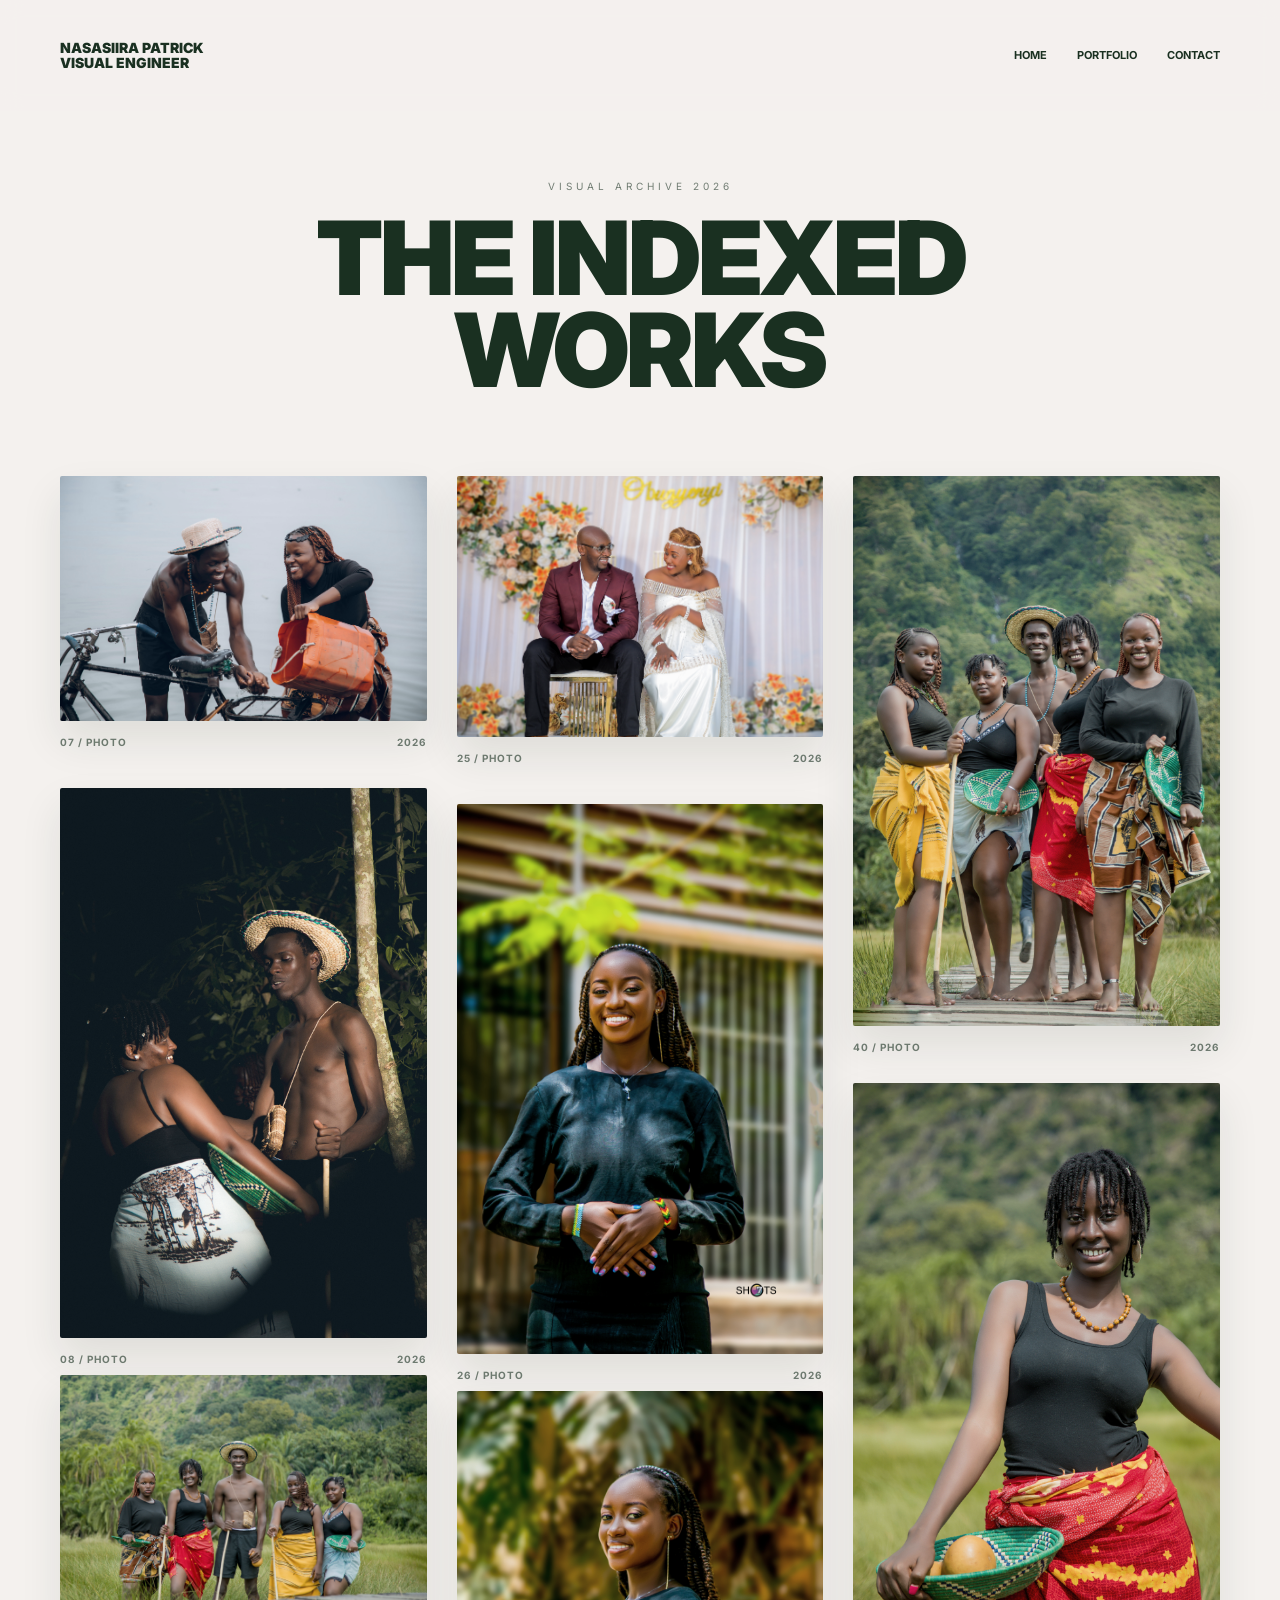
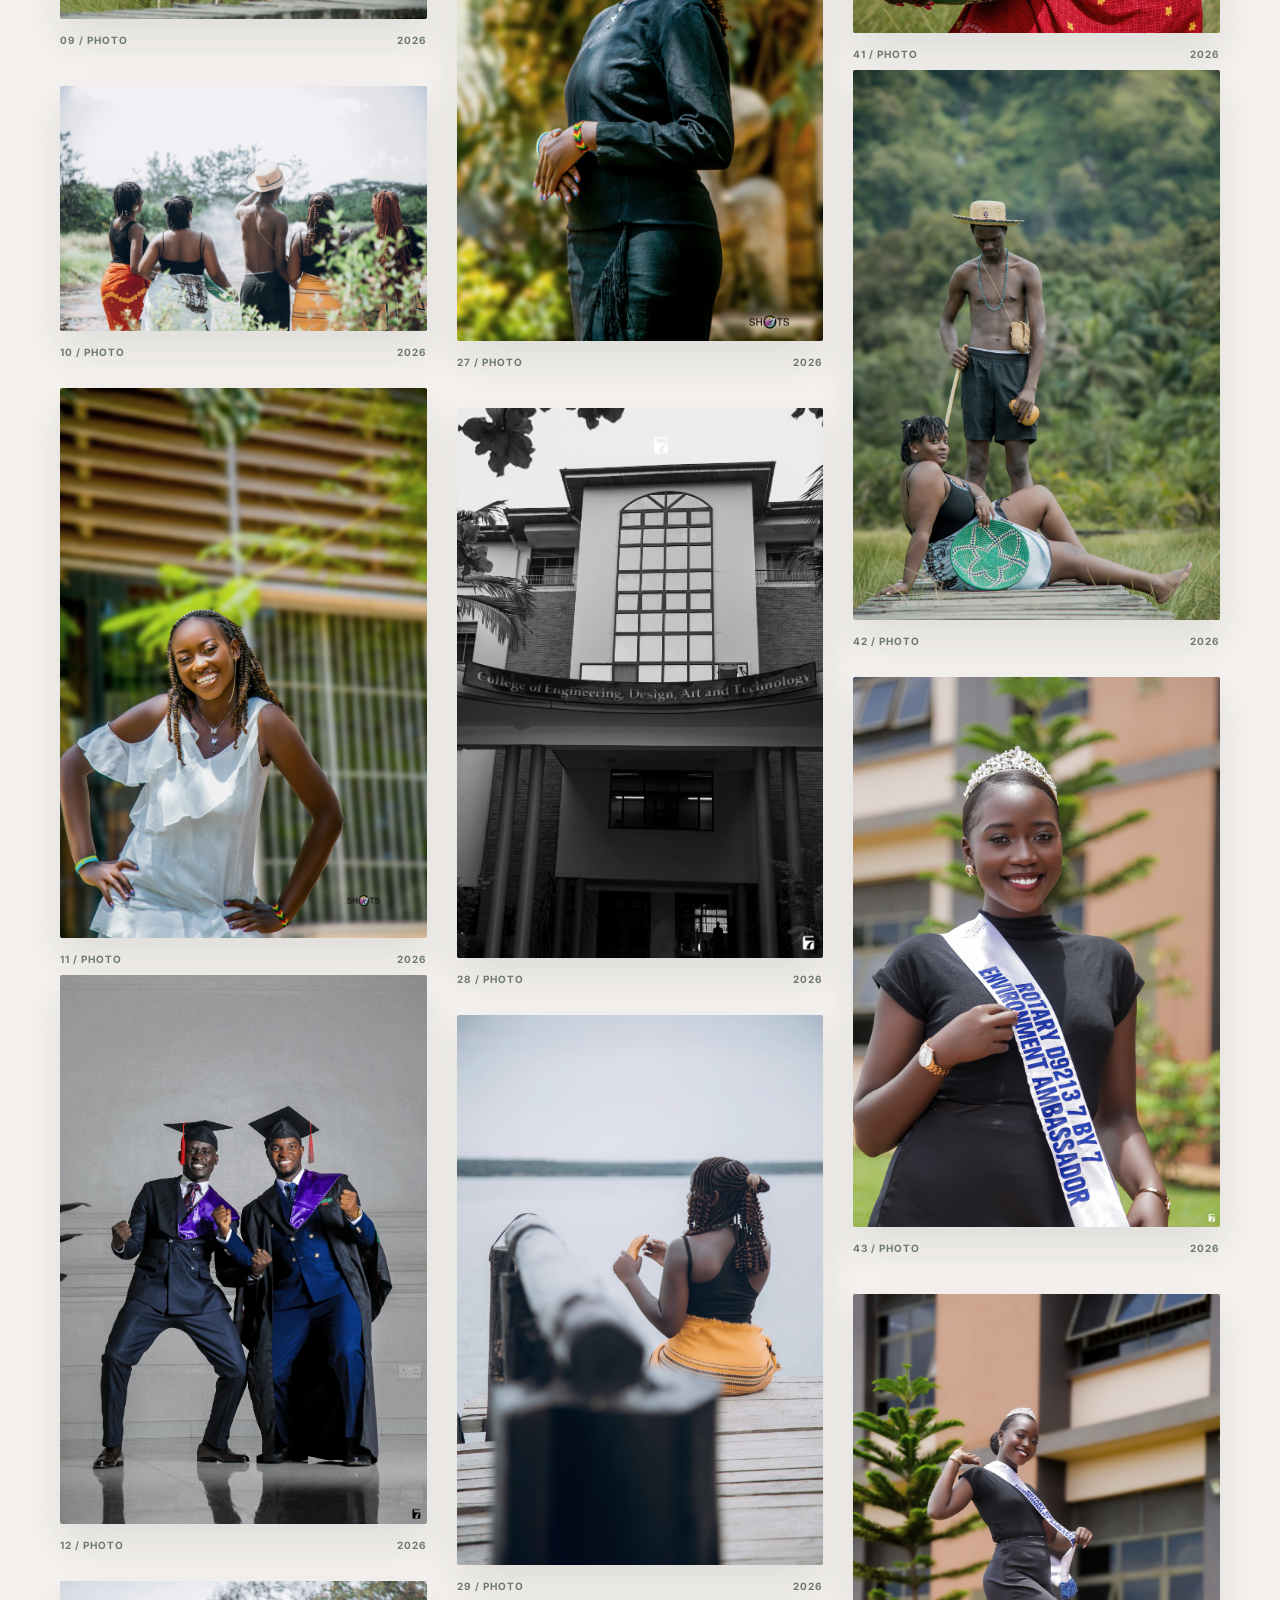
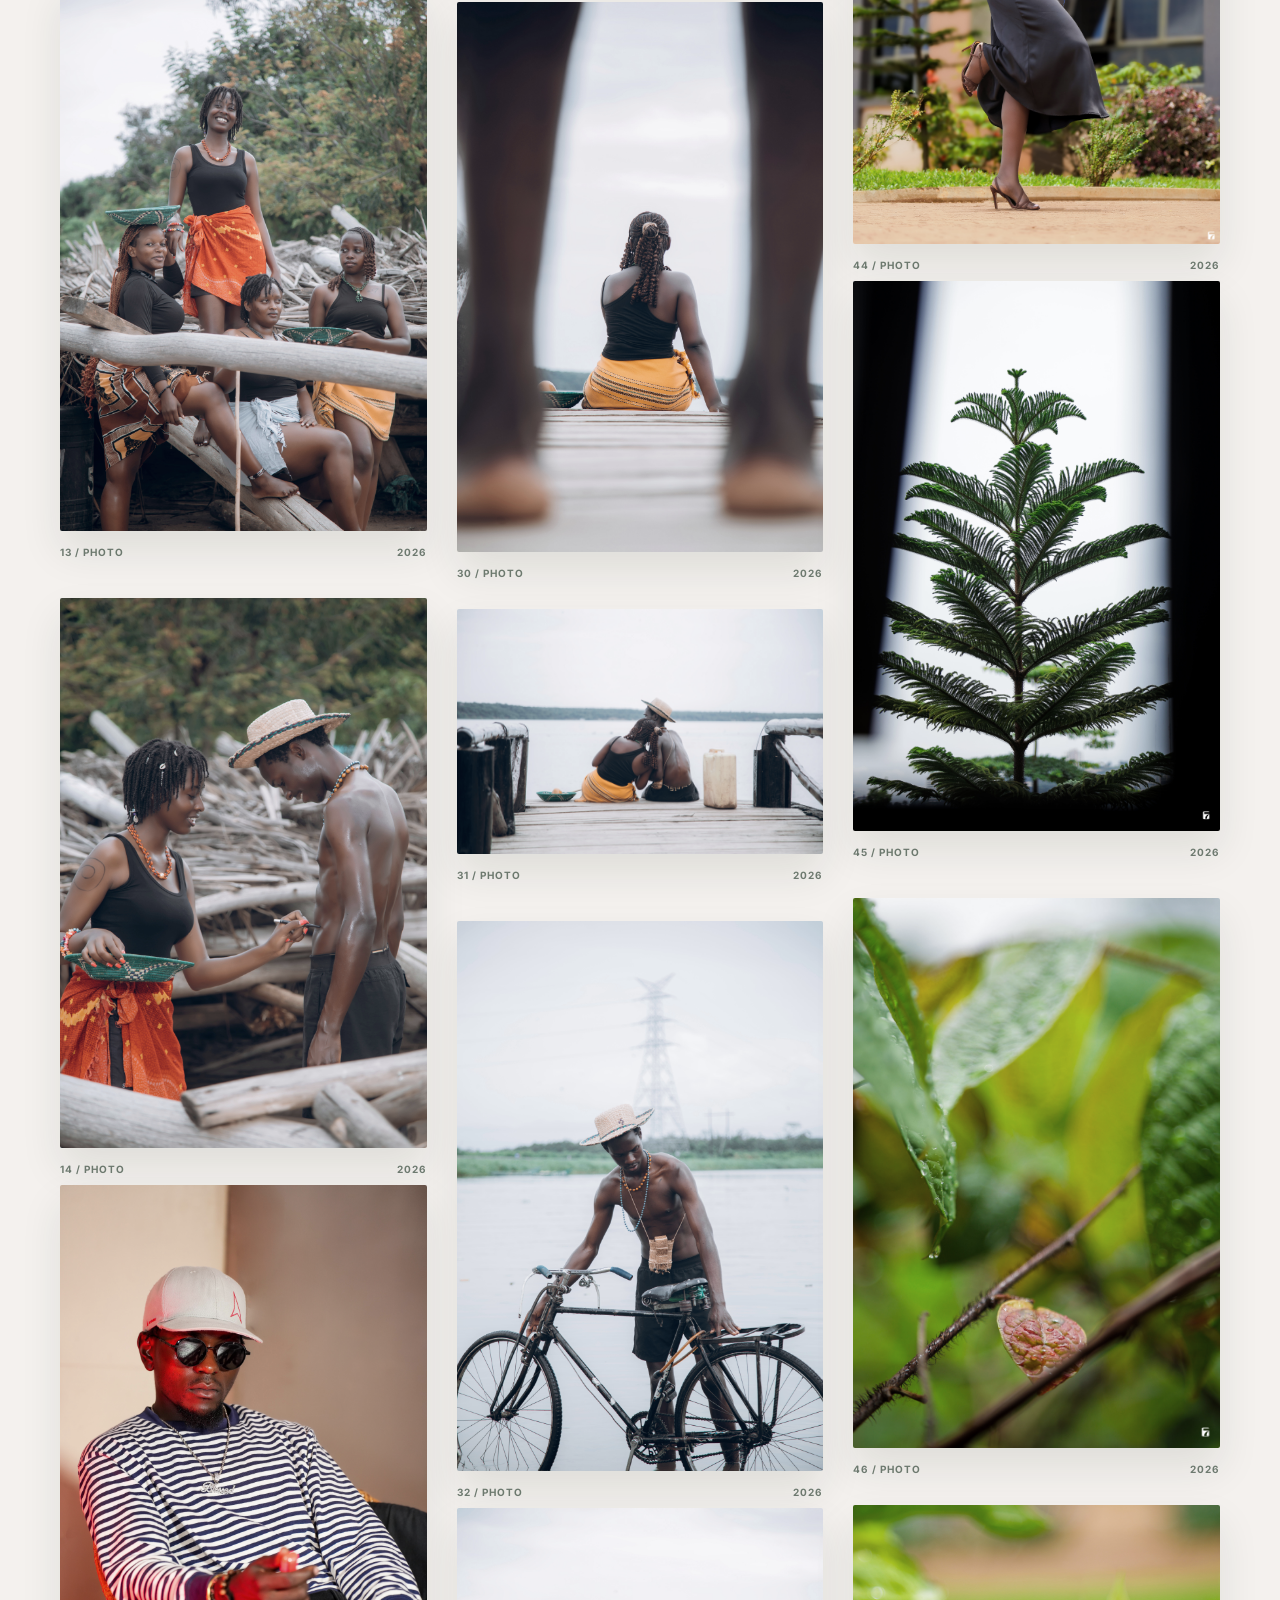
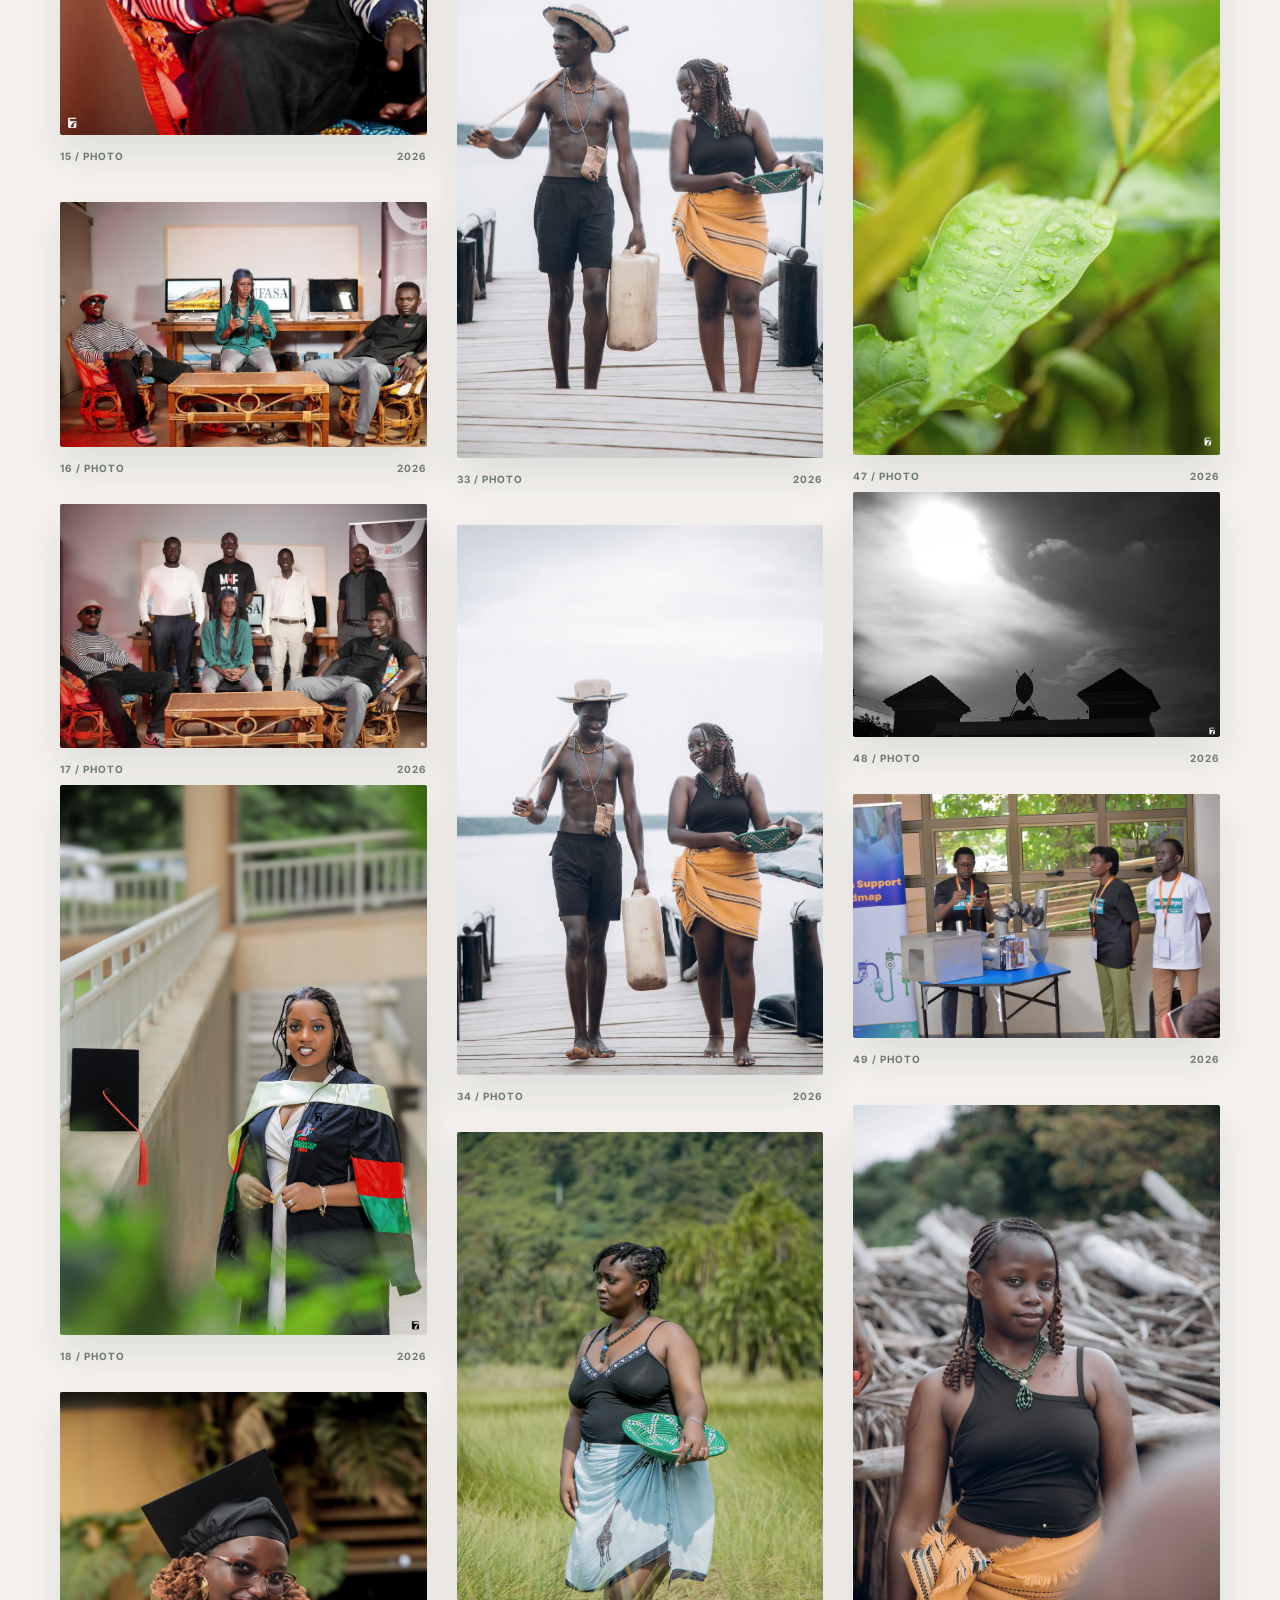
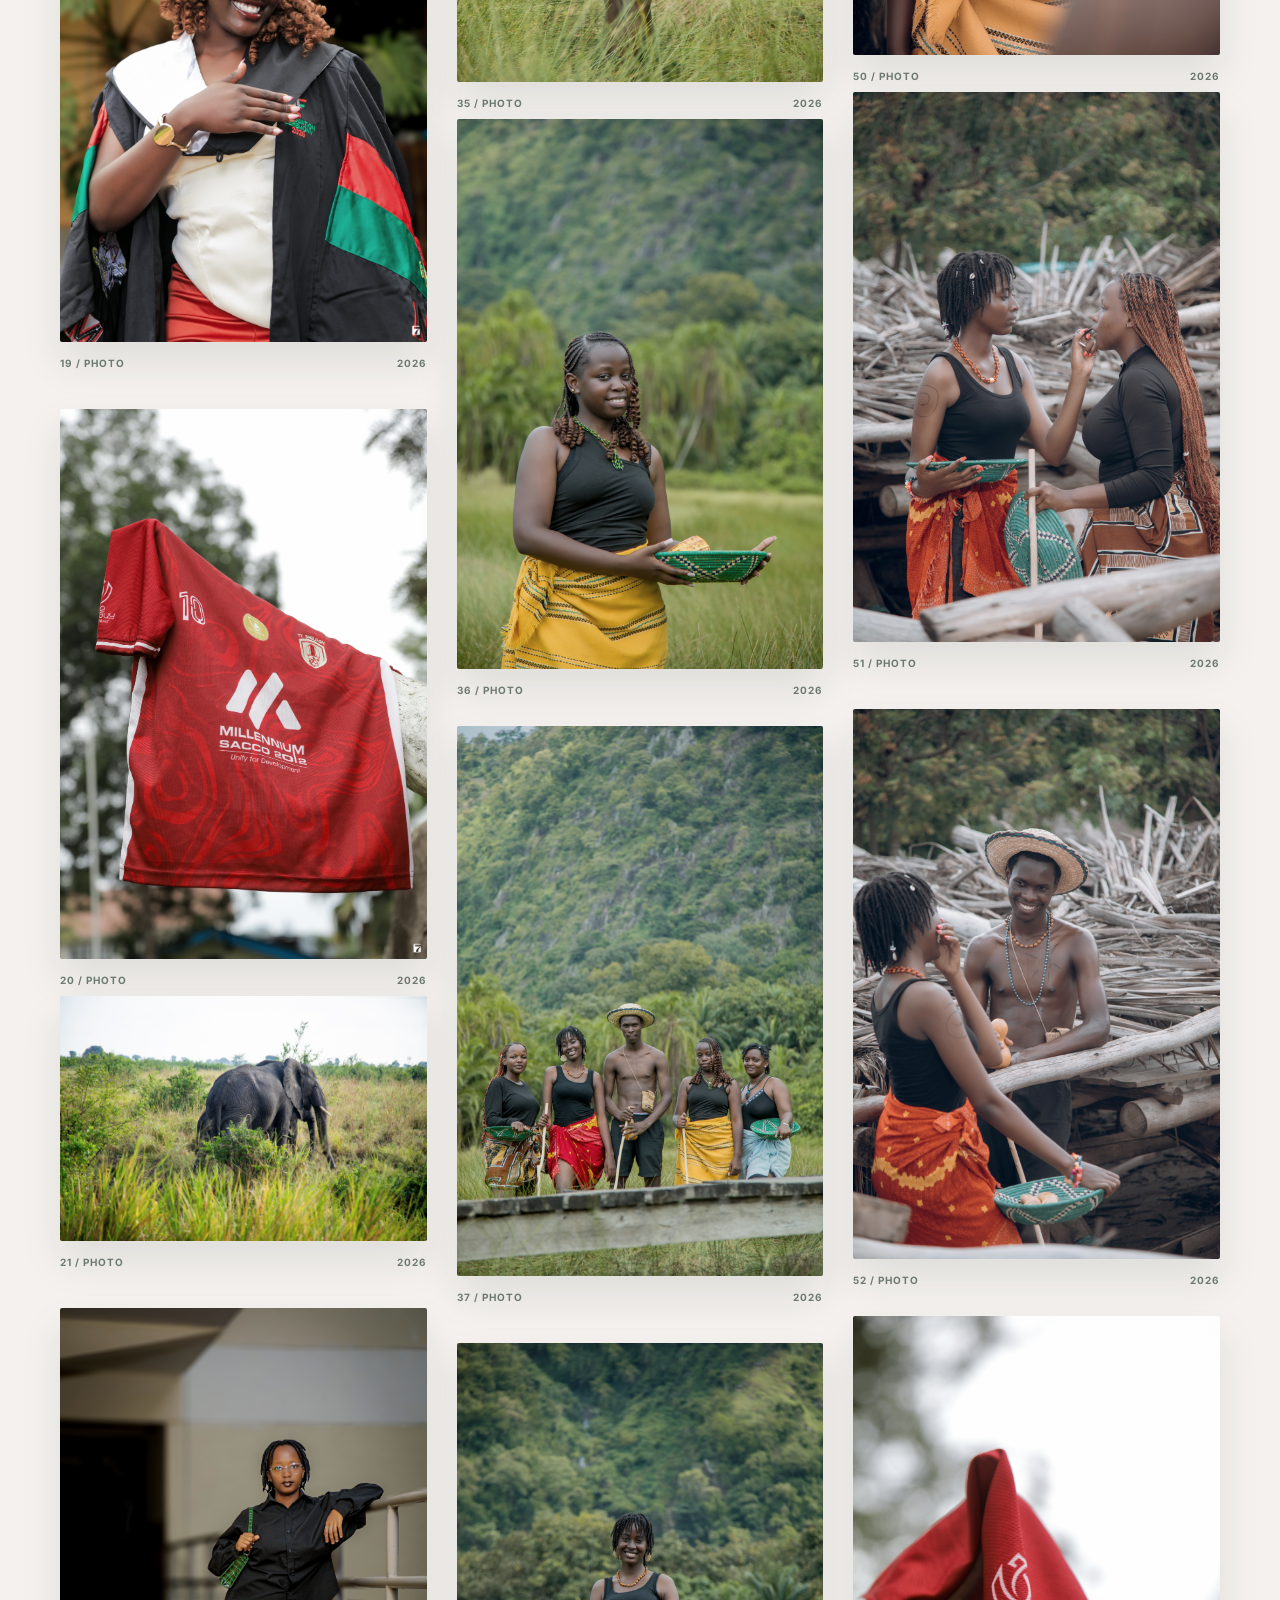
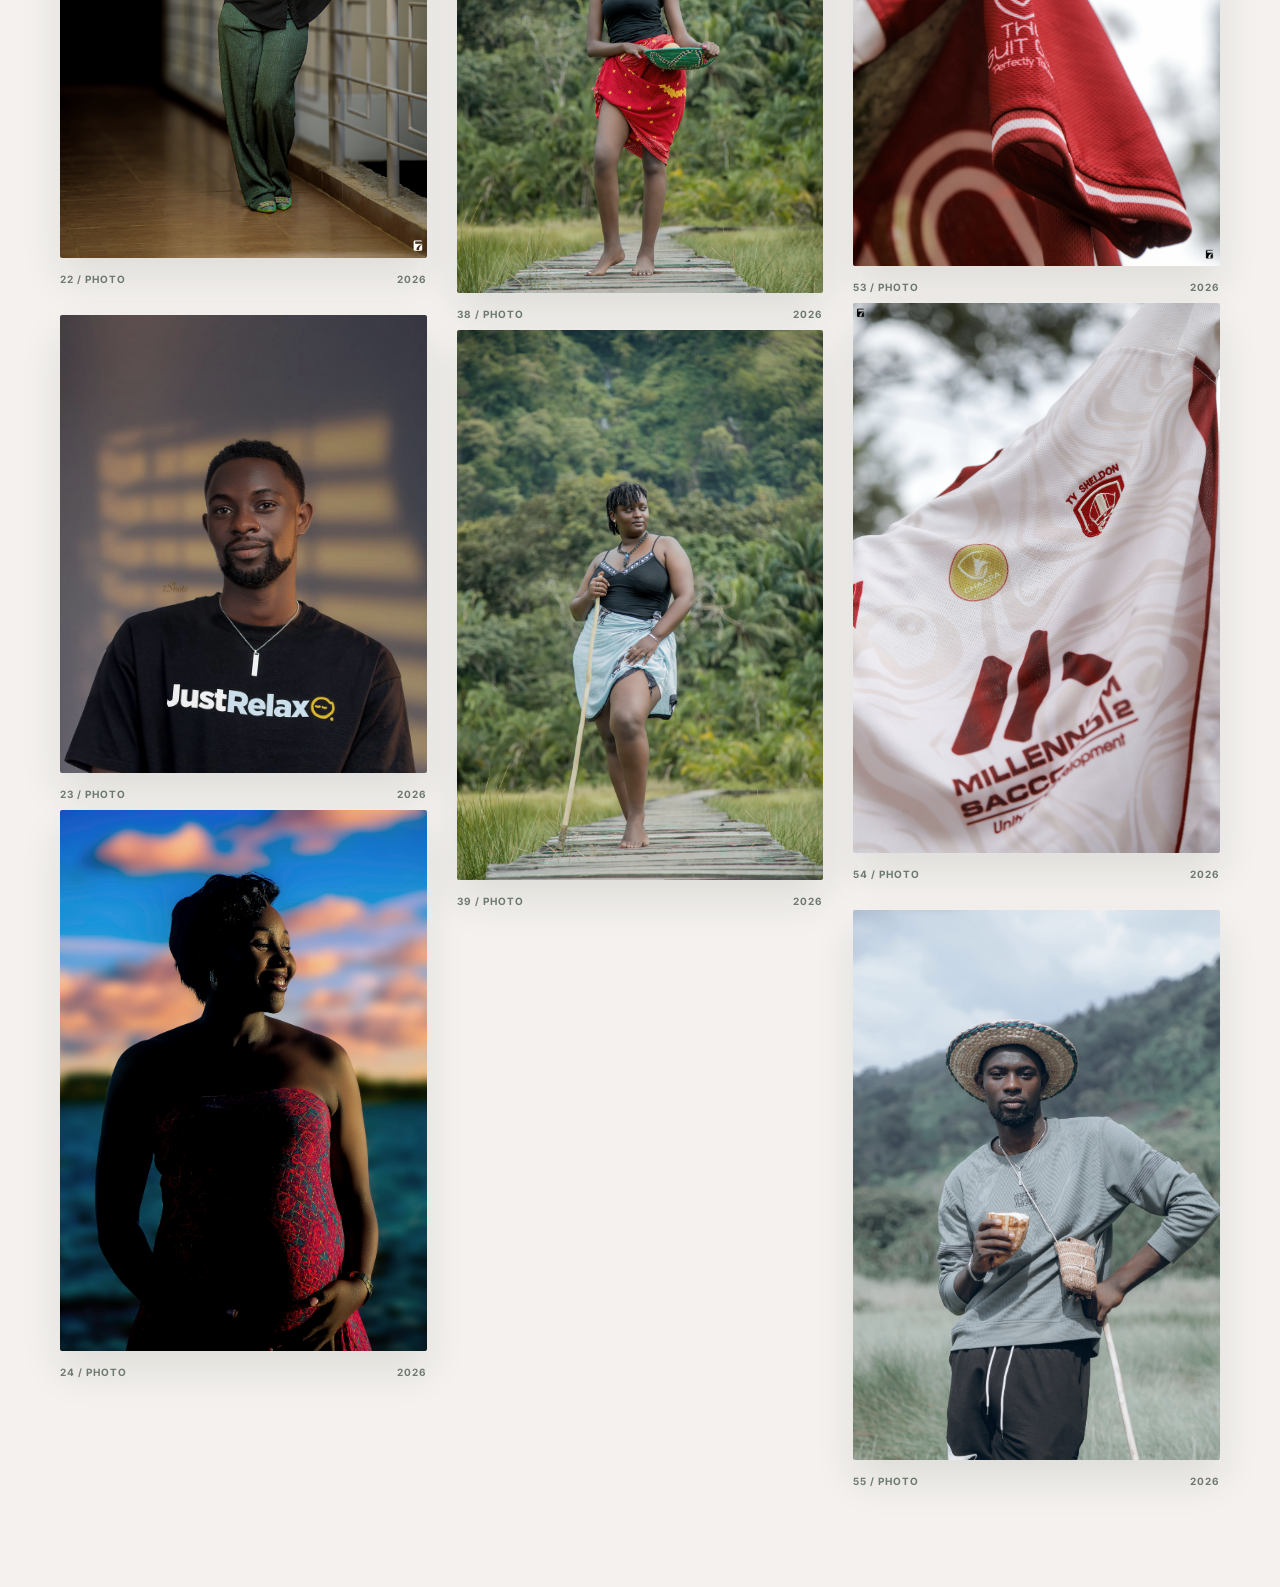
==== gallery.html @ 820c3ff0 "Add missing images to gallery" ====
<!DOCTYPE html>
<html lang="en">
<head>
    <meta charset="UTF-8">
    <meta name="viewport" content="width=device-width, initial-scale=1.0">
    <title>Visual Index | Nasasiira Patrick</title>
    <link href="https://fonts.googleapis.com/css2?family=Inter:wght@300;400;700;900&display=swap" rel="stylesheet">
    <style>
        :root {
            --bg-main: #F4F1EE;
            --green: #1A3021;
            --shadow: 0 20px 40px rgba(26, 48, 33, 0.1);
        }

        * { margin: 0; padding: 0; box-sizing: border-box; }

        body {
            background-color: var(--bg-main);
            color: var(--green);
            font-family: 'Inter', sans-serif;
            text-transform: uppercase;
            overflow-x: hidden;
        }

        /* --- Navigation --- */
        nav {
            padding: 40px 60px;
            display: flex;
            justify-content: space-between;
            align-items: center;
            position: fixed;
            width: 100%;
            top: 0;
            z-index: 100;
            background: rgba(244, 241, 238, 0.8);
            backdrop-filter: blur(10px);
        }

        .logo { font-weight: 900; font-size: 14px; line-height: 1.1; }
        .nav-links { display: flex; list-style: none; gap: 30px; font-size: 11px; font-weight: 700; }
        .nav-links a { text-decoration: none; color: var(--green); }

        /* --- Header --- */
        header {
            padding: 180px 60px 80px;
            text-align: center;
        }

        .label { font-size: 10px; letter-spacing: 4px; opacity: 0.6; display: block; margin-bottom: 20px; }
        h1 { font-size: 8vw; font-weight: 900; line-height: 0.9; letter-spacing: -3px; }

        /* --- Un-leveled Masonry Grid --- */
        .gallery-container {
            padding: 0 60px 100px;
            column-count: 3; /* Creates the staggered effect */
            column-gap: 30px;
        }

        .gallery-item {
            break-inside: avoid;
            margin-bottom: 30px;
            position: relative;
            cursor: pointer;
            transition: transform 0.6s cubic-bezier(0.165, 0.84, 0.44, 1);
        }

        /* Fancy Offset Logic */
        .gallery-item:nth-child(even) { margin-top: 40px; }
        .gallery-item:nth-child(3n) { margin-top: -20px; }

        .gallery-item img {
            width: 100%;
            display: block;
            border-radius: 2px;
            box-shadow: var(--shadow);
            filter: grayscale(20%);
            transition: 0.6s;
        }

        .gallery-item:hover { transform: scale(1.02); }
        .gallery-item:hover img { filter: grayscale(0%); }

        .item-info {
            margin-top: 15px;
            display: flex;
            justify-content: space-between;
            font-size: 10px;
            font-weight: 700;
            letter-spacing: 1px;
            opacity: 0.6;
        }

        /* --- Lightbox / Modal --- */
        .lightbox {
            position: fixed;
            top: 0; left: 0; width: 100%; height: 100%;
            background: rgba(244, 241, 238, 0.85); /* Slightly transparent bone color */
            backdrop-filter: blur(20px); /* Blurs the background */
            display: none;
            justify-content: center;
            align-items: center;
            z-index: 2000;
            cursor: zoom-out;
        }

        .lightbox.active { display: flex; }

        .lightbox img {
            max-width: 85%;
            max-height: 85%;
            box-shadow: 0 40px 100px rgba(0,0,0,0.2);
            border-radius: 2px;
            transform: scale(0.9);
            transition: transform 0.5s cubic-bezier(0.165, 0.84, 0.44, 1);
        }

        .lightbox.active img { transform: scale(1); }

        /* --- Responsive --- */
        @media (max-width: 1024px) { .gallery-container { column-count: 2; } }
        @media (max-width: 600px) {
            .gallery-container { column-count: 1; padding: 0 20px; }
            header { padding: 140px 20px 40px; }
            nav { padding: 20px; }
            .nav-links { display: none; }
        }
    </style>
</head>
<body>

    <nav>
        <div class="logo">NASASIIRA PATRICK<br><span>VISUAL ENGINEER</span></div>
        <ul class="nav-links">
            <li><a href="index.html">HOME</a></li>
            <li><a href="index.html#portfolio">PORTFOLIO</a></li>
            <li><a href="index.html#contact">CONTACT</a></li>
        </ul>
    </nav>

    <header>
        <span class="label">VISUAL ARCHIVE 2026</span>
        <h1>THE INDEXED<br>WORKS</h1>
    </header>

    <section class="gallery-container">
        <div class="gallery-item" onclick="openLightbox(this)">
            <img src="images/afri(65).jpg" alt="Afri 65">
            <div class="item-info"><span>07 / PHOTO</span><span>2026</span></div>
        </div>
        <div class="gallery-item" onclick="openLightbox(this)">
            <img src="images/afrii(111).jpg" alt="Afrii 111">
            <div class="item-info"><span>08 / PHOTO</span><span>2026</span></div>
        </div>
        <div class="gallery-item" onclick="openLightbox(this)">
            <img src="images/afriii(121).jpg" alt="Afriii 121">
            <div class="item-info"><span>09 / PHOTO</span><span>2026</span></div>
        </div>
        <div class="gallery-item" onclick="openLightbox(this)">
            <img src="images/black.jpg" alt="Black">
            <div class="item-info"><span>10 / PHOTO</span><span>2026</span></div>
        </div>
        <div class="gallery-item" onclick="openLightbox(this)">
            <img src="images/girl.jpg" alt="Girl">
            <div class="item-info"><span>11 / PHOTO</span><span>2026</span></div>
        </div>
        <div class="gallery-item" onclick="openLightbox(this)">
            <img src="images/hhh (16).jpg" alt="Hhh 16">
            <div class="item-info"><span>12 / PHOTO</span><span>2026</span></div>
        </div>
        <div class="gallery-item" onclick="openLightbox(this)">
            <img src="images/IMG-59.jpg" alt="Img 59">
            <div class="item-info"><span>13 / PHOTO</span><span>2026</span></div>
        </div>
        <div class="gallery-item" onclick="openLightbox(this)">
            <img src="images/IMG-71.jpg" alt="Img 71">
            <div class="item-info"><span>14 / PHOTO</span><span>2026</span></div>
        </div>
        <div class="gallery-item" onclick="openLightbox(this)">
            <img src="images/IMG_16.jpg" alt="Img 16">
            <div class="item-info"><span>15 / PHOTO</span><span>2026</span></div>
        </div>
        <div class="gallery-item" onclick="openLightbox(this)">
            <img src="images/IMG_28.jpg" alt="Img 28">
            <div class="item-info"><span>16 / PHOTO</span><span>2026</span></div>
        </div>
        <div class="gallery-item" onclick="openLightbox(this)">
            <img src="images/IMG_40.jpg" alt="Img 40">
            <div class="item-info"><span>17 / PHOTO</span><span>2026</span></div>
        </div>
        <div class="gallery-item" onclick="openLightbox(this)">
            <img src="images/IMG_5.jpg" alt="Img 5">
            <div class="item-info"><span>18 / PHOTO</span><span>2026</span></div>
        </div>
        <div class="gallery-item" onclick="openLightbox(this)">
            <img src="images/IMG_60.jpg" alt="Img 60">
            <div class="item-info"><span>19 / PHOTO</span><span>2026</span></div>
        </div>
        <div class="gallery-item" onclick="openLightbox(this)">
            <img src="images/jersey.jpg" alt="Jersey">
            <div class="item-info"><span>20 / PHOTO</span><span>2026</span></div>
        </div>
        <div class="gallery-item" onclick="openLightbox(this)">
            <img src="images/KUHI7488.jpg" alt="Kuhi 7488">
            <div class="item-info"><span>21 / PHOTO</span><span>2026</span></div>
        </div>
        <div class="gallery-item" onclick="openLightbox(this)">
            <img src="images/KUHI9908.JPG" alt="Kuhi 9908">
            <div class="item-info"><span>22 / PHOTO</span><span>2026</span></div>
        </div>
        <div class="gallery-item" onclick="openLightbox(this)">
            <img src="images/owner.jpeg" alt="Owner">
            <div class="item-info"><span>23 / PHOTO</span><span>2026</span></div>
        </div>
        <div class="gallery-item" onclick="openLightbox(this)">
            <img src="images/philo.jpg" alt="Philo">
            <div class="item-info"><span>24 / PHOTO</span><span>2026</span></div>
        </div>
        <div class="gallery-item" onclick="openLightbox(this)">
            <img src="images/wedding.jpg" alt="Wedding">
            <div class="item-info"><span>25 / PHOTO</span><span>2026</span></div>
        </div>
        <div class="gallery-item" onclick="openLightbox(this)">
            <img src="images/_80A9694.jpg" alt="80A9694">
            <div class="item-info"><span>26 / PHOTO</span><span>2026</span></div>
        </div>
        <div class="gallery-item" onclick="openLightbox(this)">
            <img src="images/_80A9702.jpg" alt="80A9702">
            <div class="item-info"><span>27 / PHOTO</span><span>2026</span></div>
        </div>
        <div class="gallery-item" onclick="openLightbox(this)">
            <img src="images/148A8139.JPG" alt="148A8139">
            <div class="item-info"><span>28 / PHOTO</span><span>2026</span></div>
        </div>
        <div class="gallery-item" onclick="openLightbox(this)">
            <img src="images/afri(13).jpg" alt="Afri 13">
            <div class="item-info"><span>29 / PHOTO</span><span>2026</span></div>
        </div>
        <div class="gallery-item" onclick="openLightbox(this)">
            <img src="images/afri(153).jpg" alt="Afri 153">
            <div class="item-info"><span>30 / PHOTO</span><span>2026</span></div>
        </div>
        <div class="gallery-item" onclick="openLightbox(this)">
            <img src="images/afri(172).jpg" alt="Afri 172">
            <div class="item-info"><span>31 / PHOTO</span><span>2026</span></div>
        </div>
        <div class="gallery-item" onclick="openLightbox(this)">
            <img src="images/afri(21).jpg" alt="Afri 21">
            <div class="item-info"><span>32 / PHOTO</span><span>2026</span></div>
        </div>
        <div class="gallery-item" onclick="openLightbox(this)">
            <img src="images/afri(213).jpg" alt="Afri 213">
            <div class="item-info"><span>33 / PHOTO</span><span>2026</span></div>
        </div>
        <div class="gallery-item" onclick="openLightbox(this)">
            <img src="images/afri(3).jpg" alt="Afri 3">
            <div class="item-info"><span>34 / PHOTO</span><span>2026</span></div>
        </div>
        <div class="gallery-item" onclick="openLightbox(this)">
            <img src="images/afriii(1).jpg" alt="Afriii 1">
            <div class="item-info"><span>35 / PHOTO</span><span>2026</span></div>
        </div>
        <div class="gallery-item" onclick="openLightbox(this)">
            <img src="images/afriii(102).jpg" alt="Afriii 102">
            <div class="item-info"><span>36 / PHOTO</span><span>2026</span></div>
        </div>
        <div class="gallery-item" onclick="openLightbox(this)">
            <img src="images/afriii(128).jpg" alt="Afriii 128">
            <div class="item-info"><span>37 / PHOTO</span><span>2026</span></div>
        </div>
        <div class="gallery-item" onclick="openLightbox(this)">
            <img src="images/afriii(23).jpg" alt="Afriii 23">
            <div class="item-info"><span>38 / PHOTO</span><span>2026</span></div>
        </div>
        <div class="gallery-item" onclick="openLightbox(this)">
            <img src="images/afriii(28).jpg" alt="Afriii 28">
            <div class="item-info"><span>39 / PHOTO</span><span>2026</span></div>
        </div>
        <div class="gallery-item" onclick="openLightbox(this)">
            <img src="images/afriii(34).jpg" alt="Afriii 34">
            <div class="item-info"><span>40 / PHOTO</span><span>2026</span></div>
        </div>
        <div class="gallery-item" onclick="openLightbox(this)">
            <img src="images/afriii(45).jpg" alt="Afriii 45">
            <div class="item-info"><span>41 / PHOTO</span><span>2026</span></div>
        </div>
        <div class="gallery-item" onclick="openLightbox(this)">
            <img src="images/afriii(6).jpg" alt="Afriii 6">
            <div class="item-info"><span>42 / PHOTO</span><span>2026</span></div>
        </div>
        <div class="gallery-item" onclick="openLightbox(this)">
            <img src="images/DEBL1348.JPG" alt="DEBL 1348">
            <div class="item-info"><span>43 / PHOTO</span><span>2026</span></div>
        </div>
        <div class="gallery-item" onclick="openLightbox(this)">
            <img src="images/DEBL1358.JPG" alt="DEBL 1358">
            <div class="item-info"><span>44 / PHOTO</span><span>2026</span></div>
        </div>
        <div class="gallery-item" onclick="openLightbox(this)">
            <img src="images/DEBL1607.JPG" alt="DEBL 1607">
            <div class="item-info"><span>45 / PHOTO</span><span>2026</span></div>
        </div>
        <div class="gallery-item" onclick="openLightbox(this)">
            <img src="images/DEBL1633.JPG" alt="DEBL 1633">
            <div class="item-info"><span>46 / PHOTO</span><span>2026</span></div>
        </div>
        <div class="gallery-item" onclick="openLightbox(this)">
            <img src="images/DEBL1644.JPG" alt="DEBL 1644">
            <div class="item-info"><span>47 / PHOTO</span><span>2026</span></div>
        </div>
        <div class="gallery-item" onclick="openLightbox(this)">
            <img src="images/DEBL1837.JPG" alt="DEBL 1837">
            <div class="item-info"><span>48 / PHOTO</span><span>2026</span></div>
        </div>
        <div class="gallery-item" onclick="openLightbox(this)">
            <img src="images/GIL_8029.JPG" alt="GIL 8029">
            <div class="item-info"><span>49 / PHOTO</span><span>2026</span></div>
        </div>
        <div class="gallery-item" onclick="openLightbox(this)">
            <img src="images/IMG-14.jpg" alt="Img 14">
            <div class="item-info"><span>50 / PHOTO</span><span>2026</span></div>
        </div>
        <div class="gallery-item" onclick="openLightbox(this)">
            <img src="images/IMG-49.jpg" alt="Img 49">
            <div class="item-info"><span>51 / PHOTO</span><span>2026</span></div>
        </div>
        <div class="gallery-item" onclick="openLightbox(this)">
            <img src="images/IMG-84.jpg" alt="Img 84">
            <div class="item-info"><span>52 / PHOTO</span><span>2026</span></div>
        </div>
        <div class="gallery-item" onclick="openLightbox(this)">
            <img src="images/IMG_24.jpg" alt="Img 24">
            <div class="item-info"><span>53 / PHOTO</span><span>2026</span></div>
        </div>
        <div class="gallery-item" onclick="openLightbox(this)">
            <img src="images/IMG_27.jpg" alt="Img 27">
            <div class="item-info"><span>54 / PHOTO</span><span>2026</span></div>
        </div>
        <div class="gallery-item" onclick="openLightbox(this)">
            <img src="images/KUHI8721.JPG" alt="Kuhi 8721">
            <div class="item-info"><span>55 / PHOTO</span><span>2026</span></div>
        </div>
    </section>

    <div class="lightbox" id="lightbox" onclick="closeLightbox()">
        <img id="lightbox-img" src="" alt="Expanded View">
    </div>

    <script>
        const lightbox = document.getElementById('lightbox');
        const lightboxImg = document.getElementById('lightbox-img');

        function openLightbox(element) {
            const imgSrc = element.querySelector('img').src;
            lightboxImg.src = imgSrc;
            lightbox.classList.add('active');
            document.body.style.overflow = 'hidden'; // Stop scrolling when open
        }

        function closeLightbox() {
            lightbox.classList.remove('active');
            document.body.style.overflow = 'auto'; // Re-enable scrolling
        }
    </script>

</body>
</html>
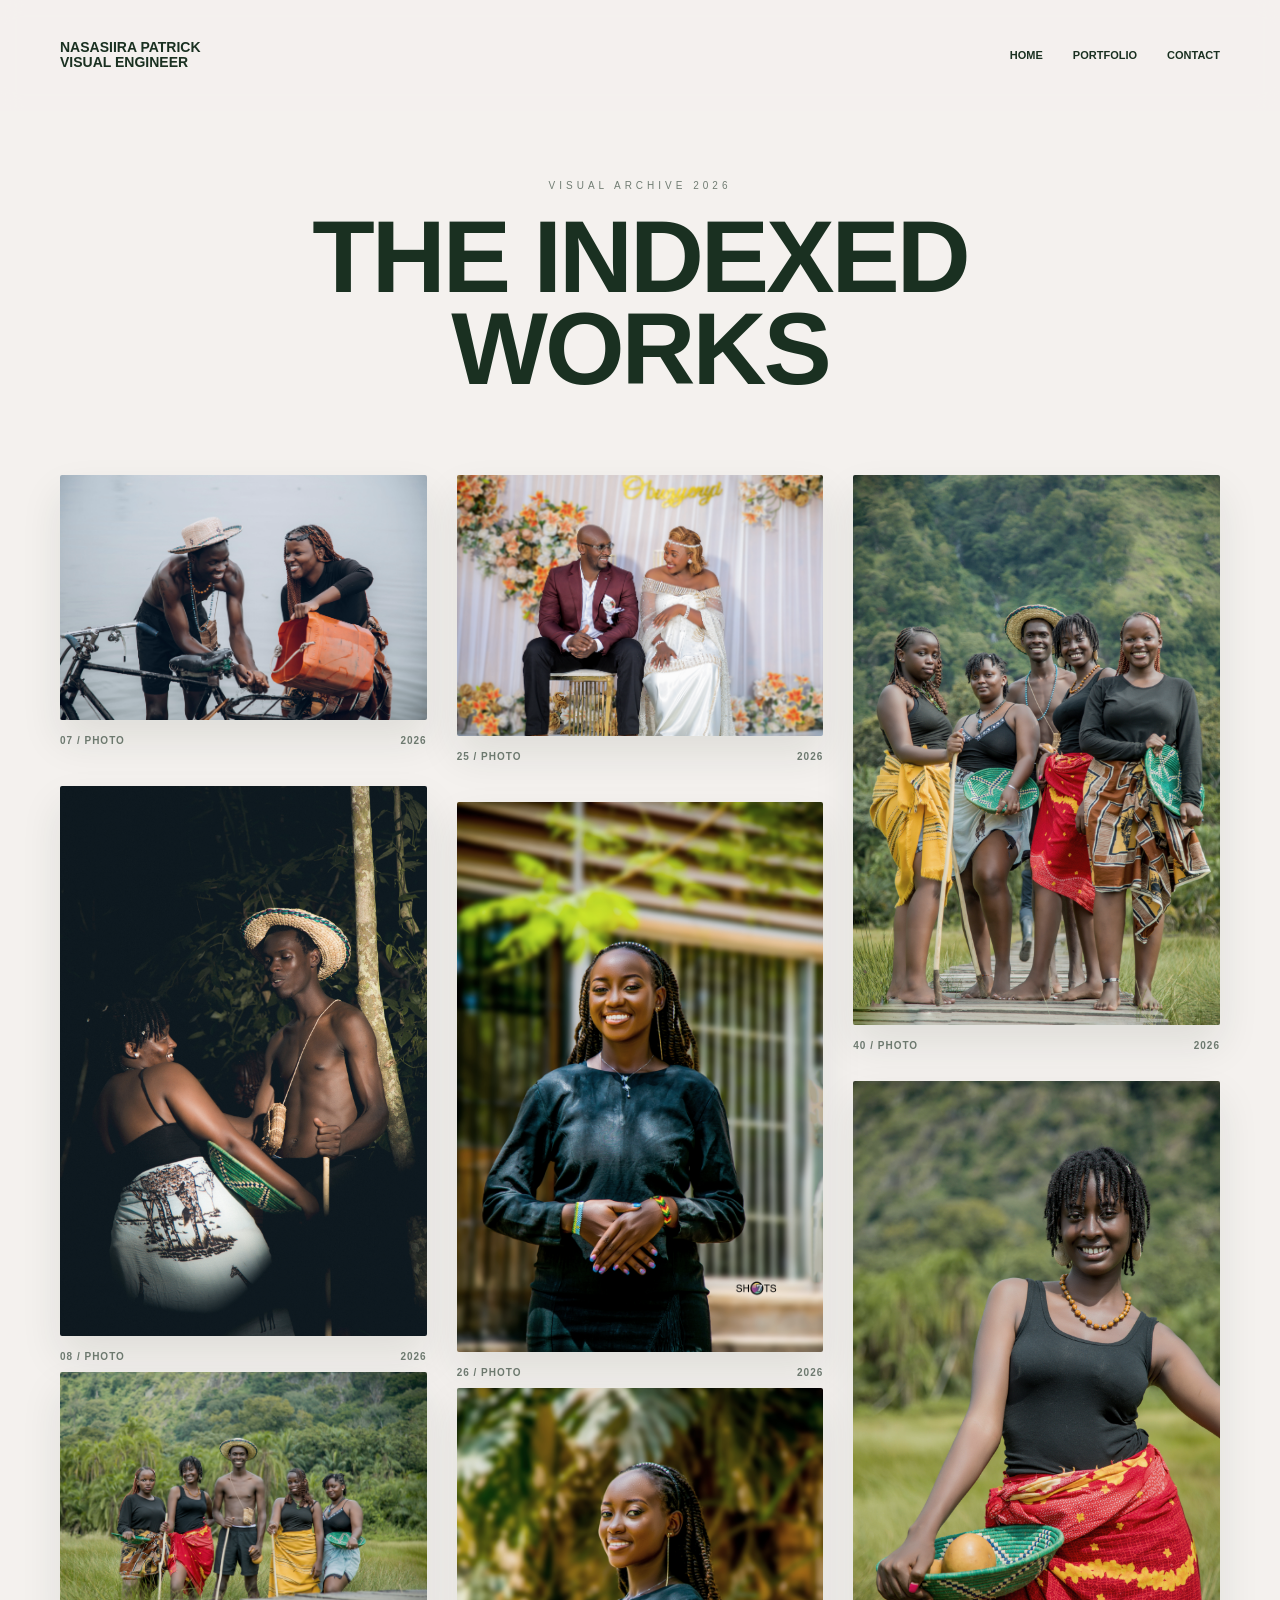
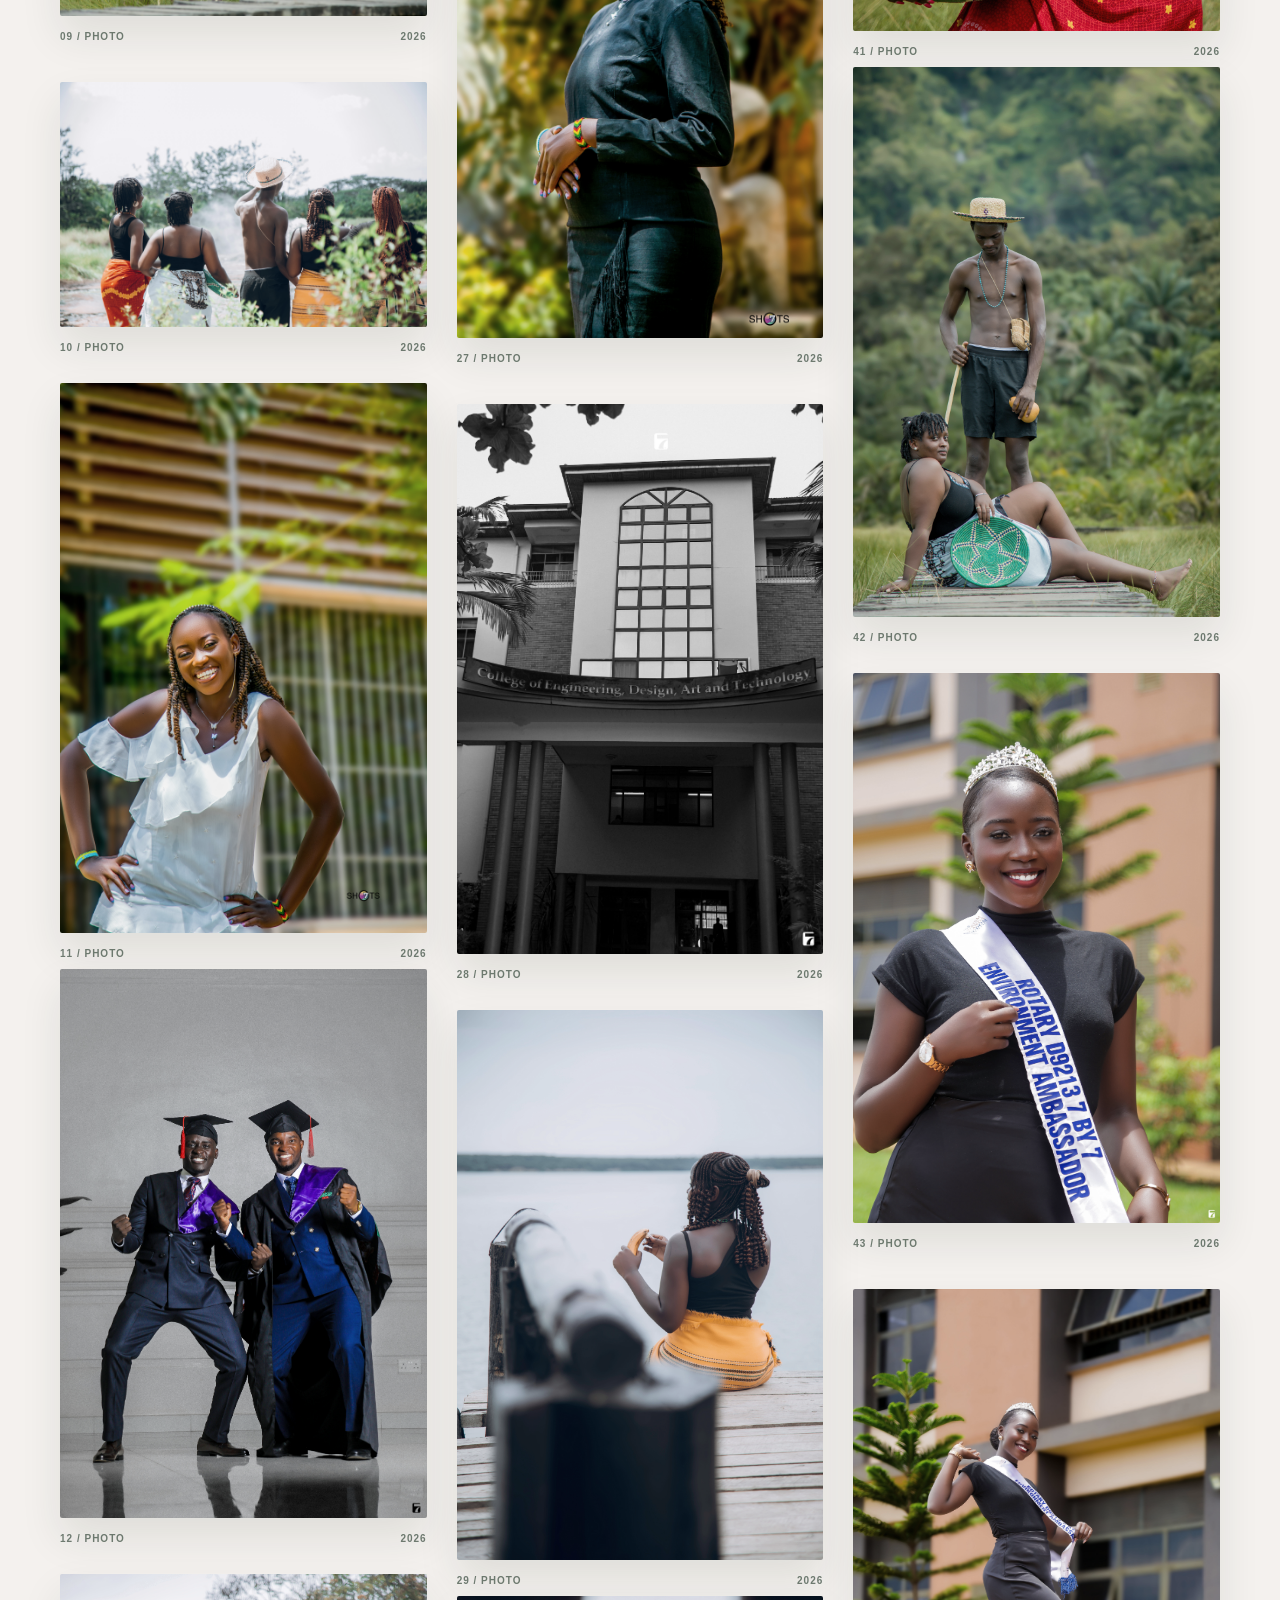
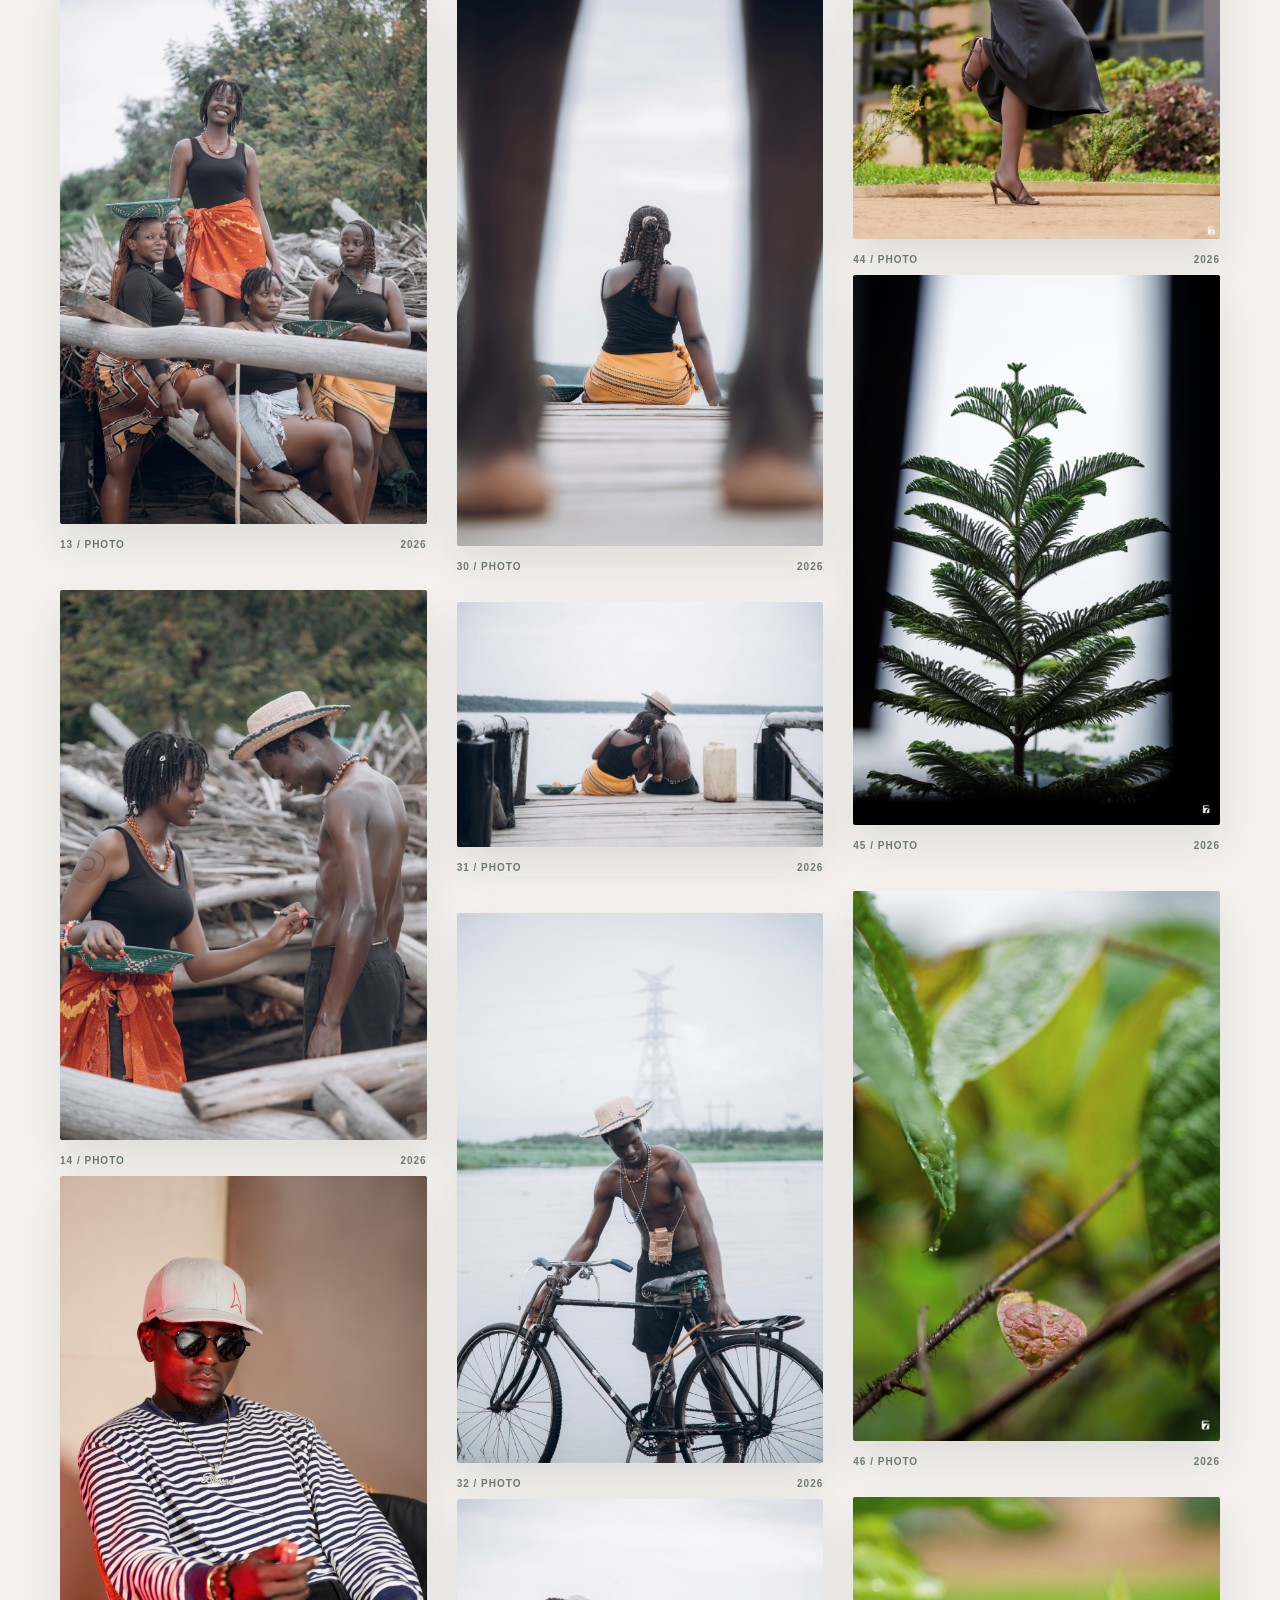
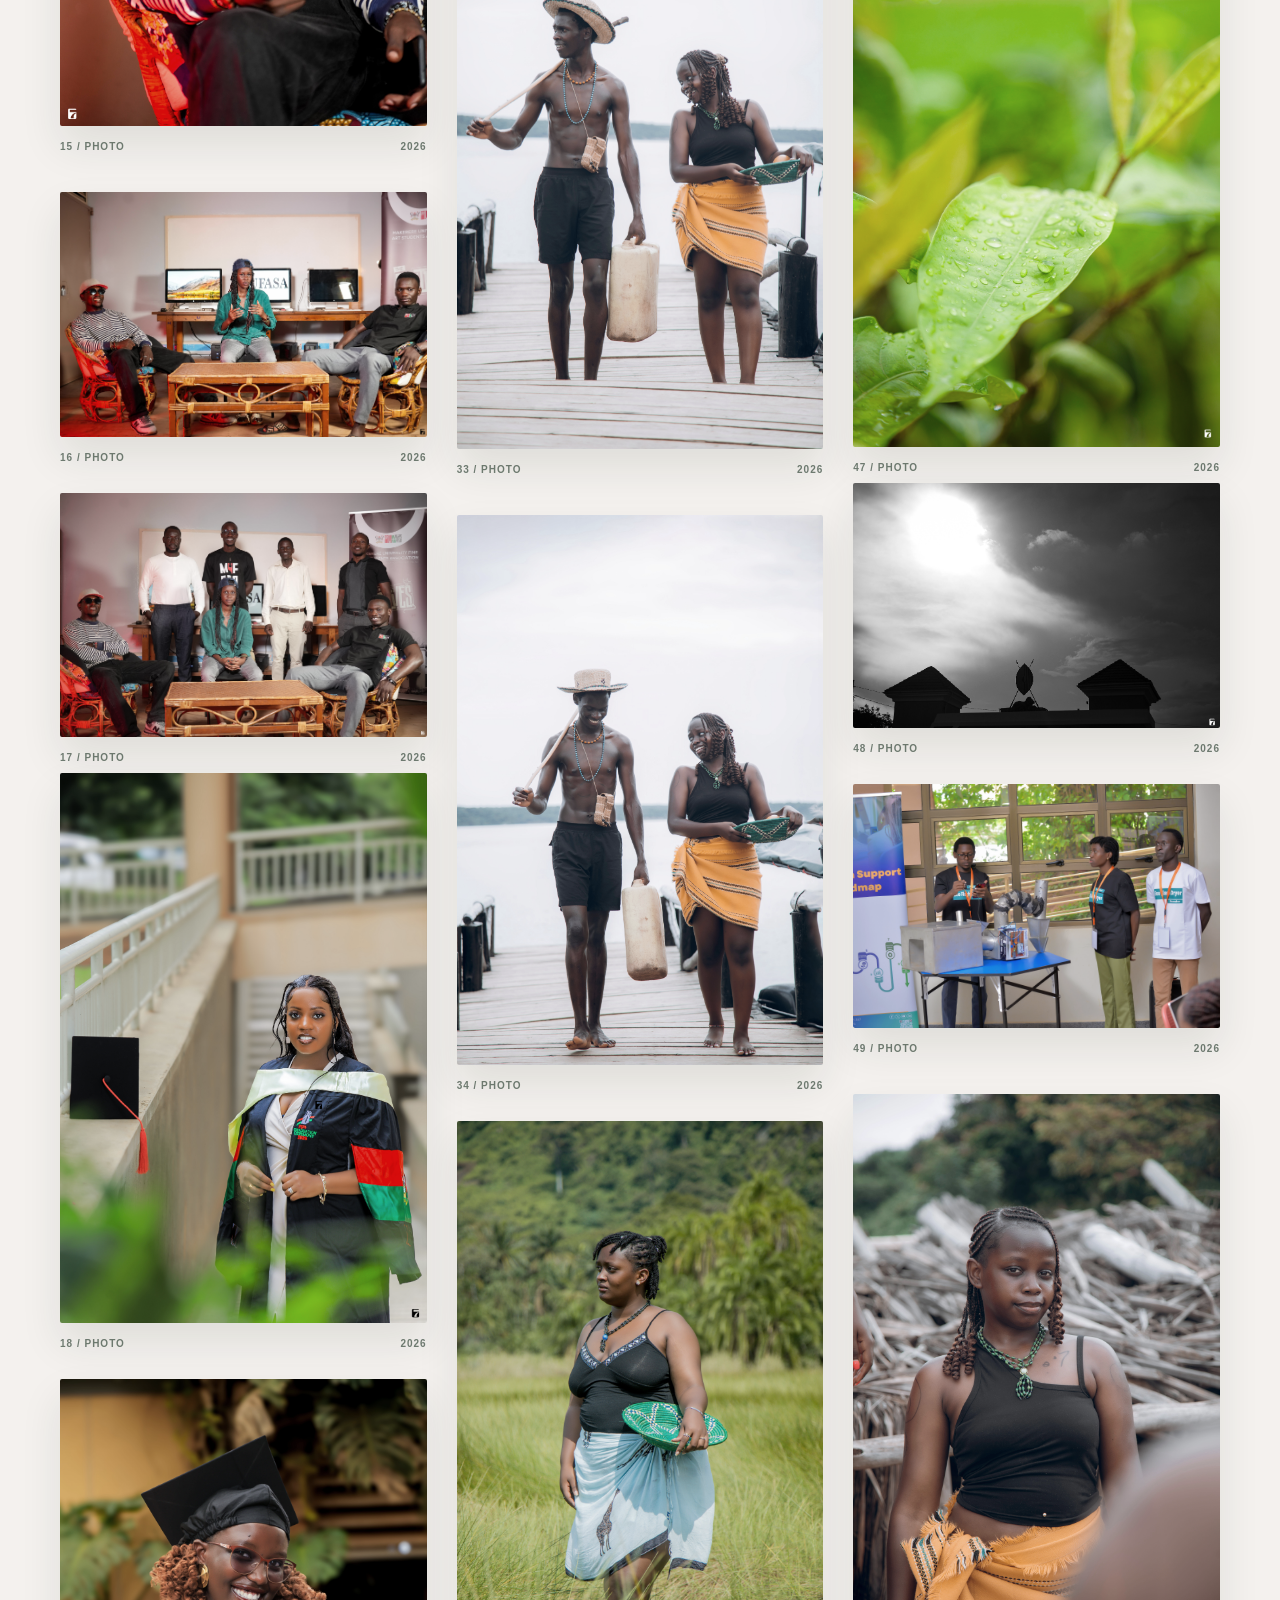
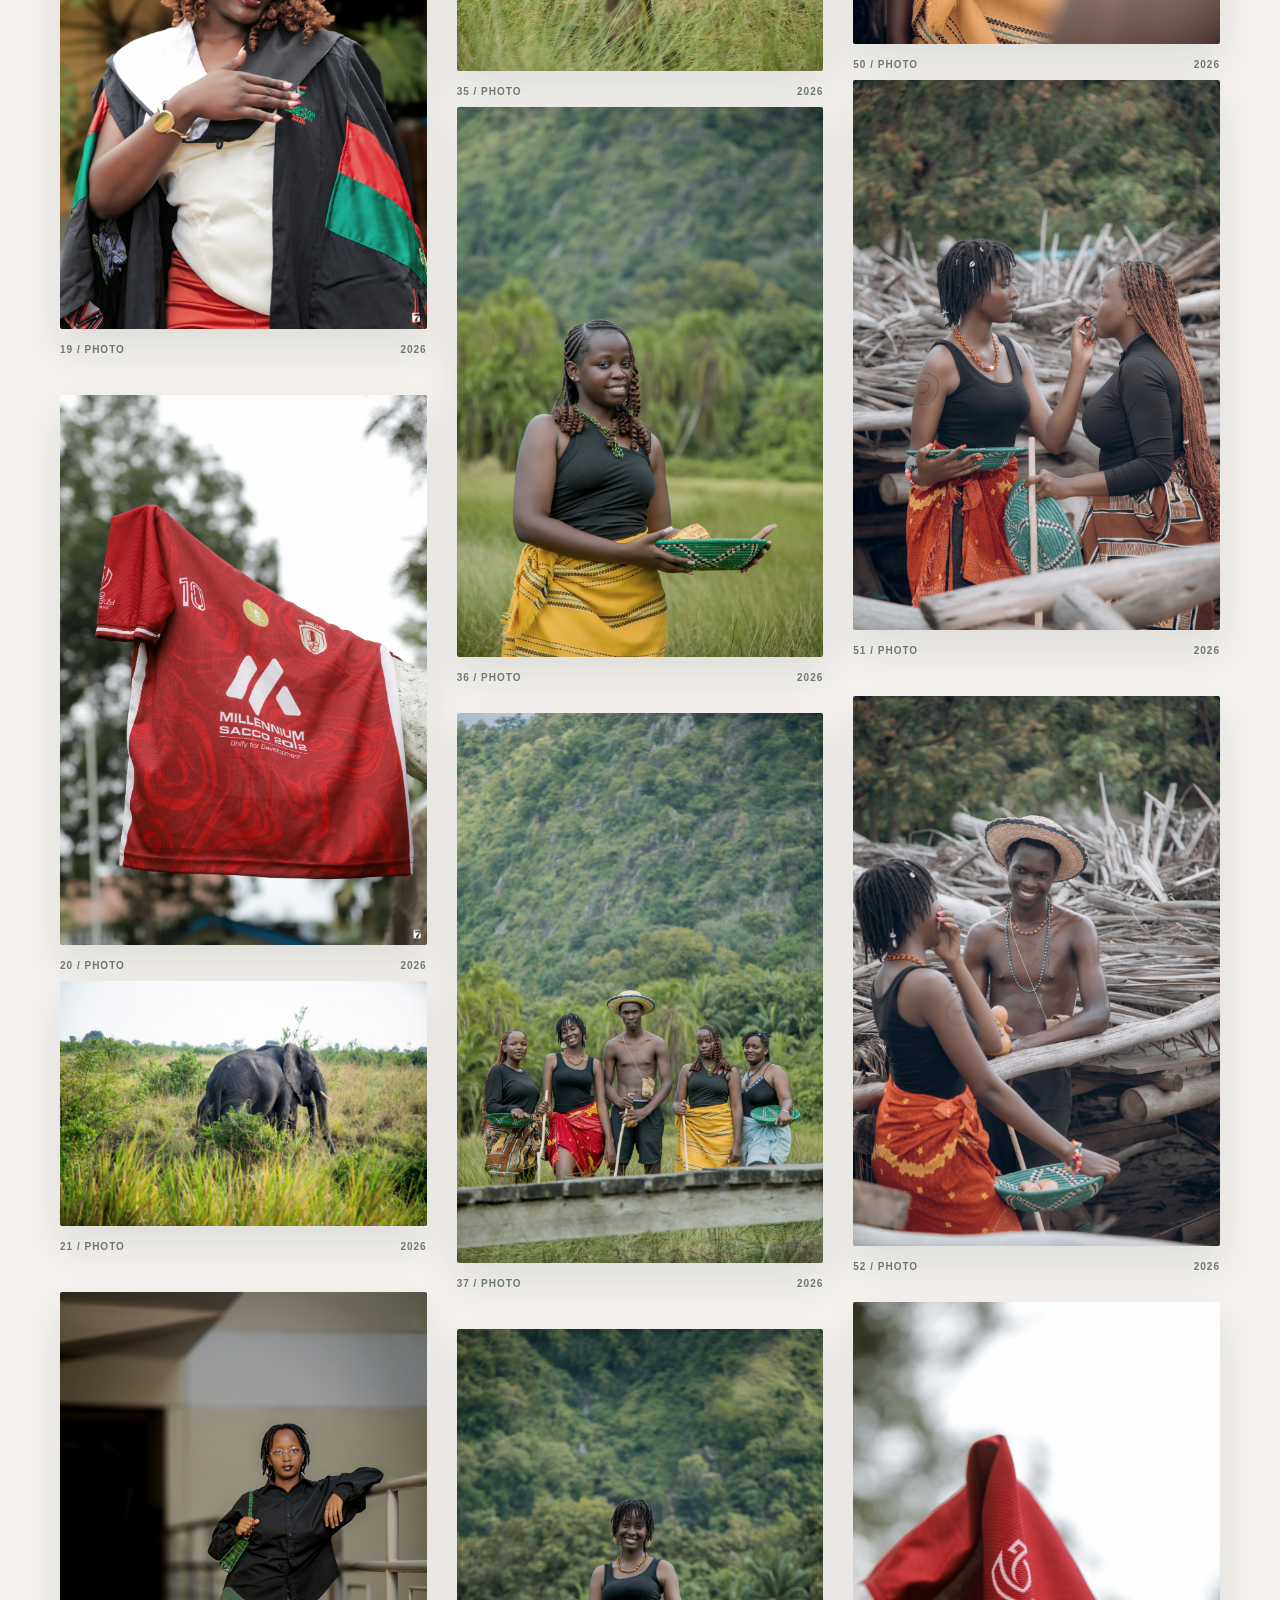
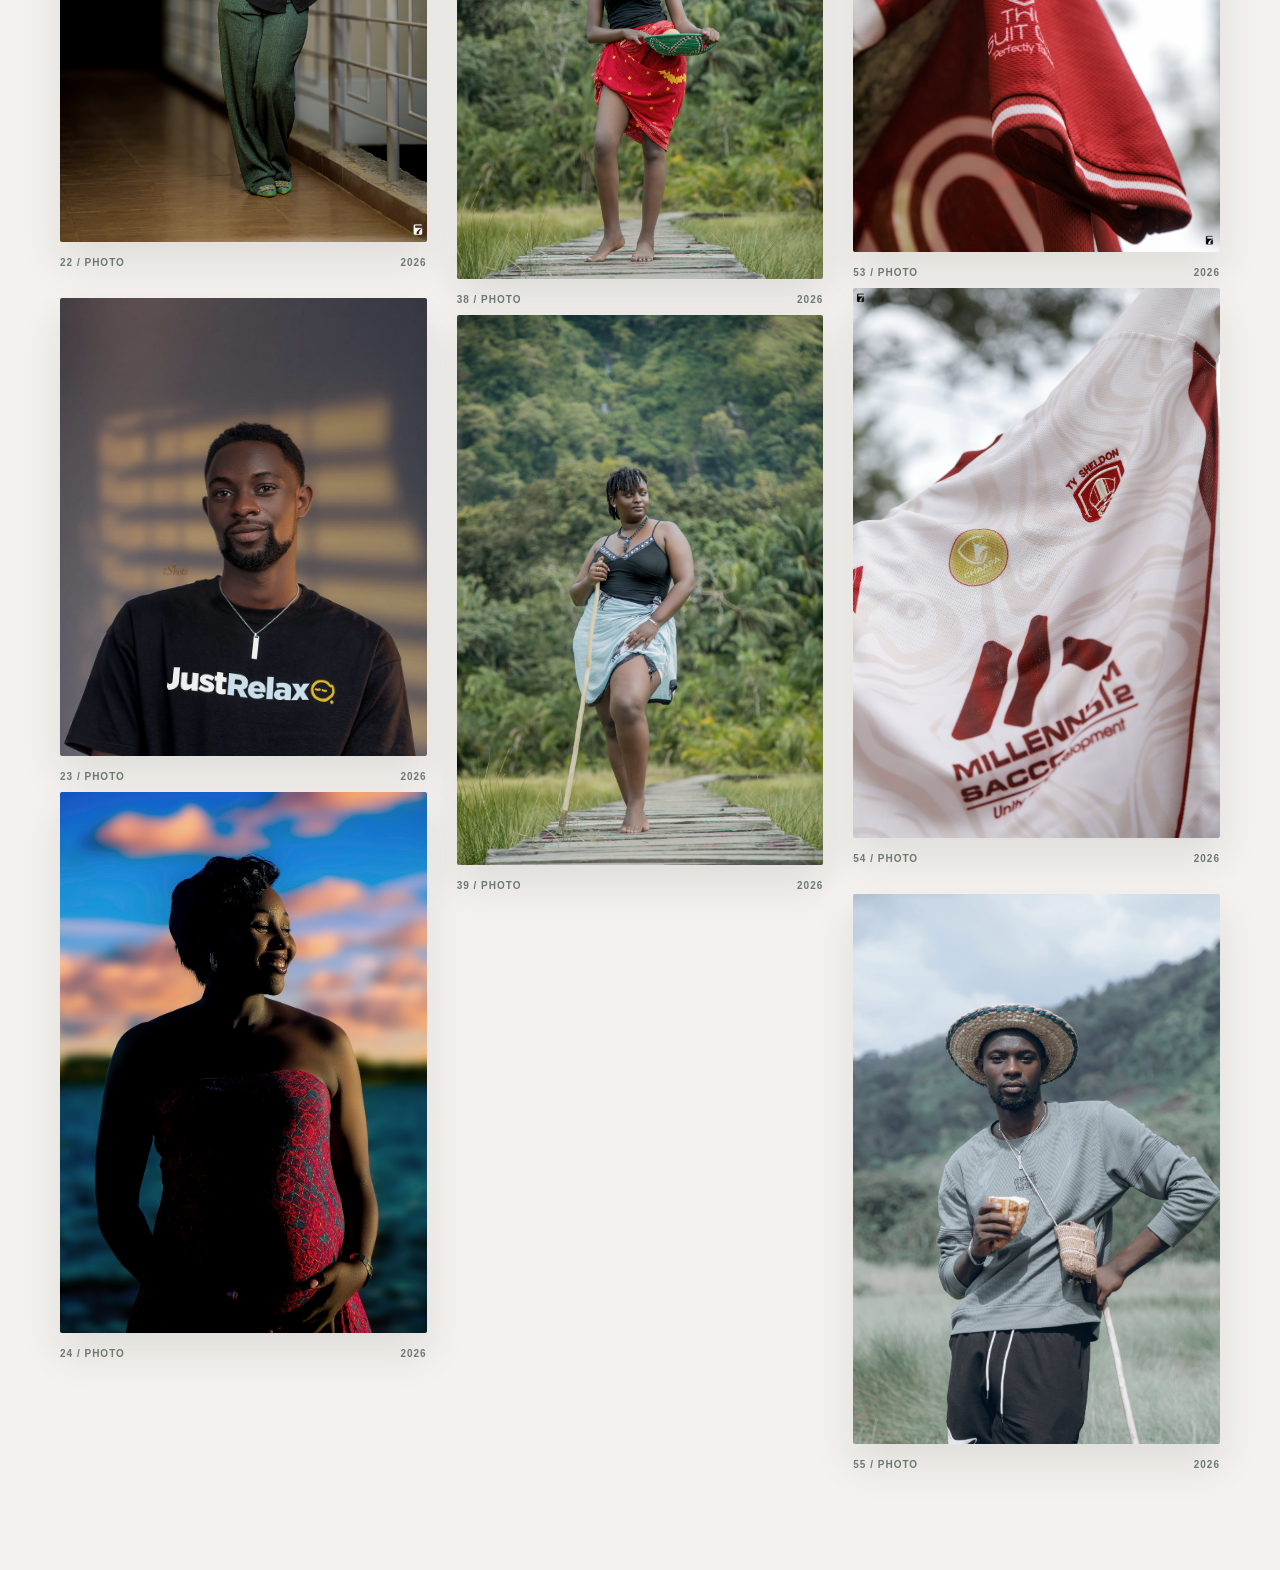
==== commit 30d30063: "Remove Okugamba Susan name and maintain Montserrat font" ====
--- a/gallery.html
+++ b/gallery.html
@@ -4,7 +4,16 @@
     <meta charset="UTF-8">
     <meta name="viewport" content="width=device-width, initial-scale=1.0">
     <title>Visual Index | Nasasiira Patrick</title>
-    <link href="https://fonts.googleapis.com/css2?family=Inter:wght@300;400;700;900&display=swap" rel="stylesheet">
+    <link href="https://fonts.googleapis.com/css2?family=Montserrat:wght@300;400;700;900&display=swap" rel="stylesheet">
+    <link rel="icon" href="images/owner.jpeg">
+    <meta name="description" content="Visual Index - Nasasiira Patrick's Gallery">
+    <meta property="og:title" content="Visual Index | Nasasiira Patrick">
+    <meta property="og:description" content="Explore the indexed works of Visual Engineer Nasasiira Patrick">
+    <meta property="og:image" content="images/owner.jpeg">
+    <meta name="twitter:card" content="summary_large_image">
+    <meta name="twitter:title" content="Visual Index | Nasasiira Patrick">
+    <meta name="twitter:description" content="Explore the indexed works of Visual Engineer Nasasiira Patrick">
+    <meta name="twitter:image" content="images/owner.jpeg">
     <style>
         :root {
             --bg-main: #F4F1EE;
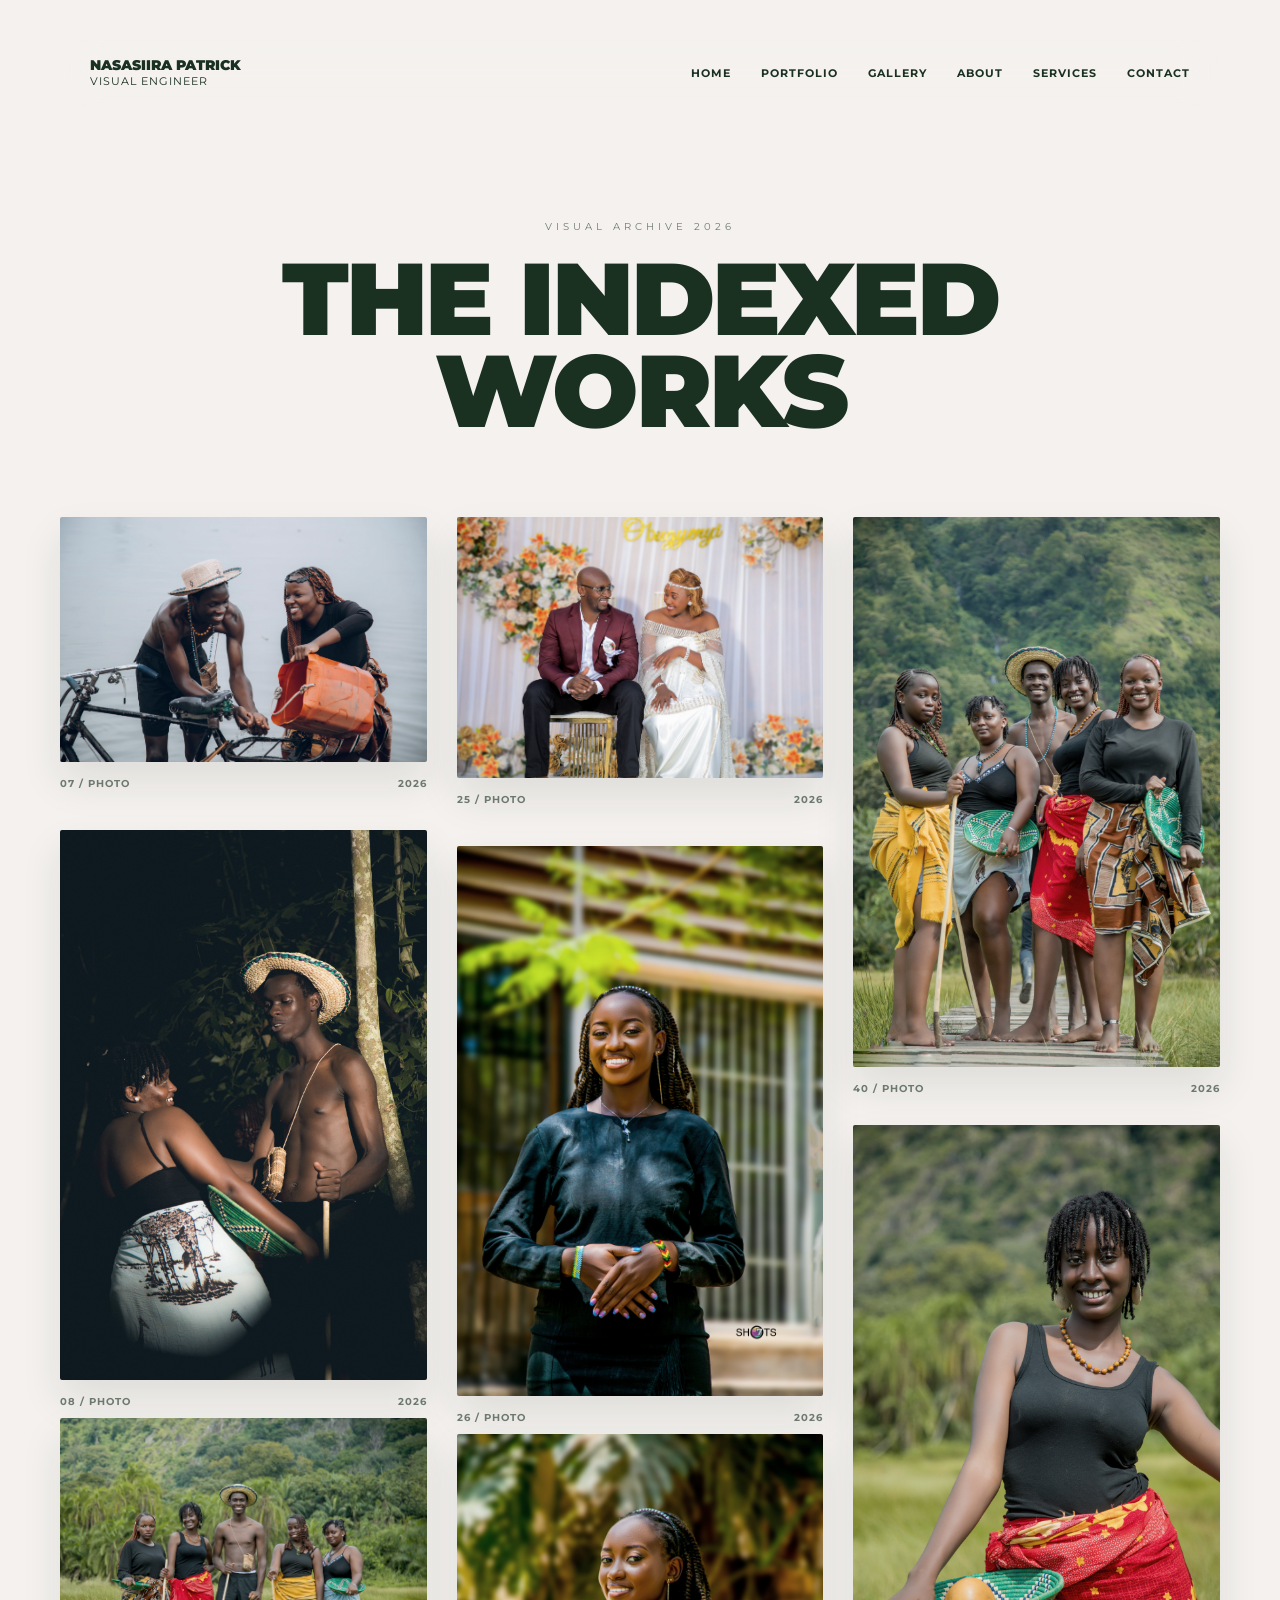
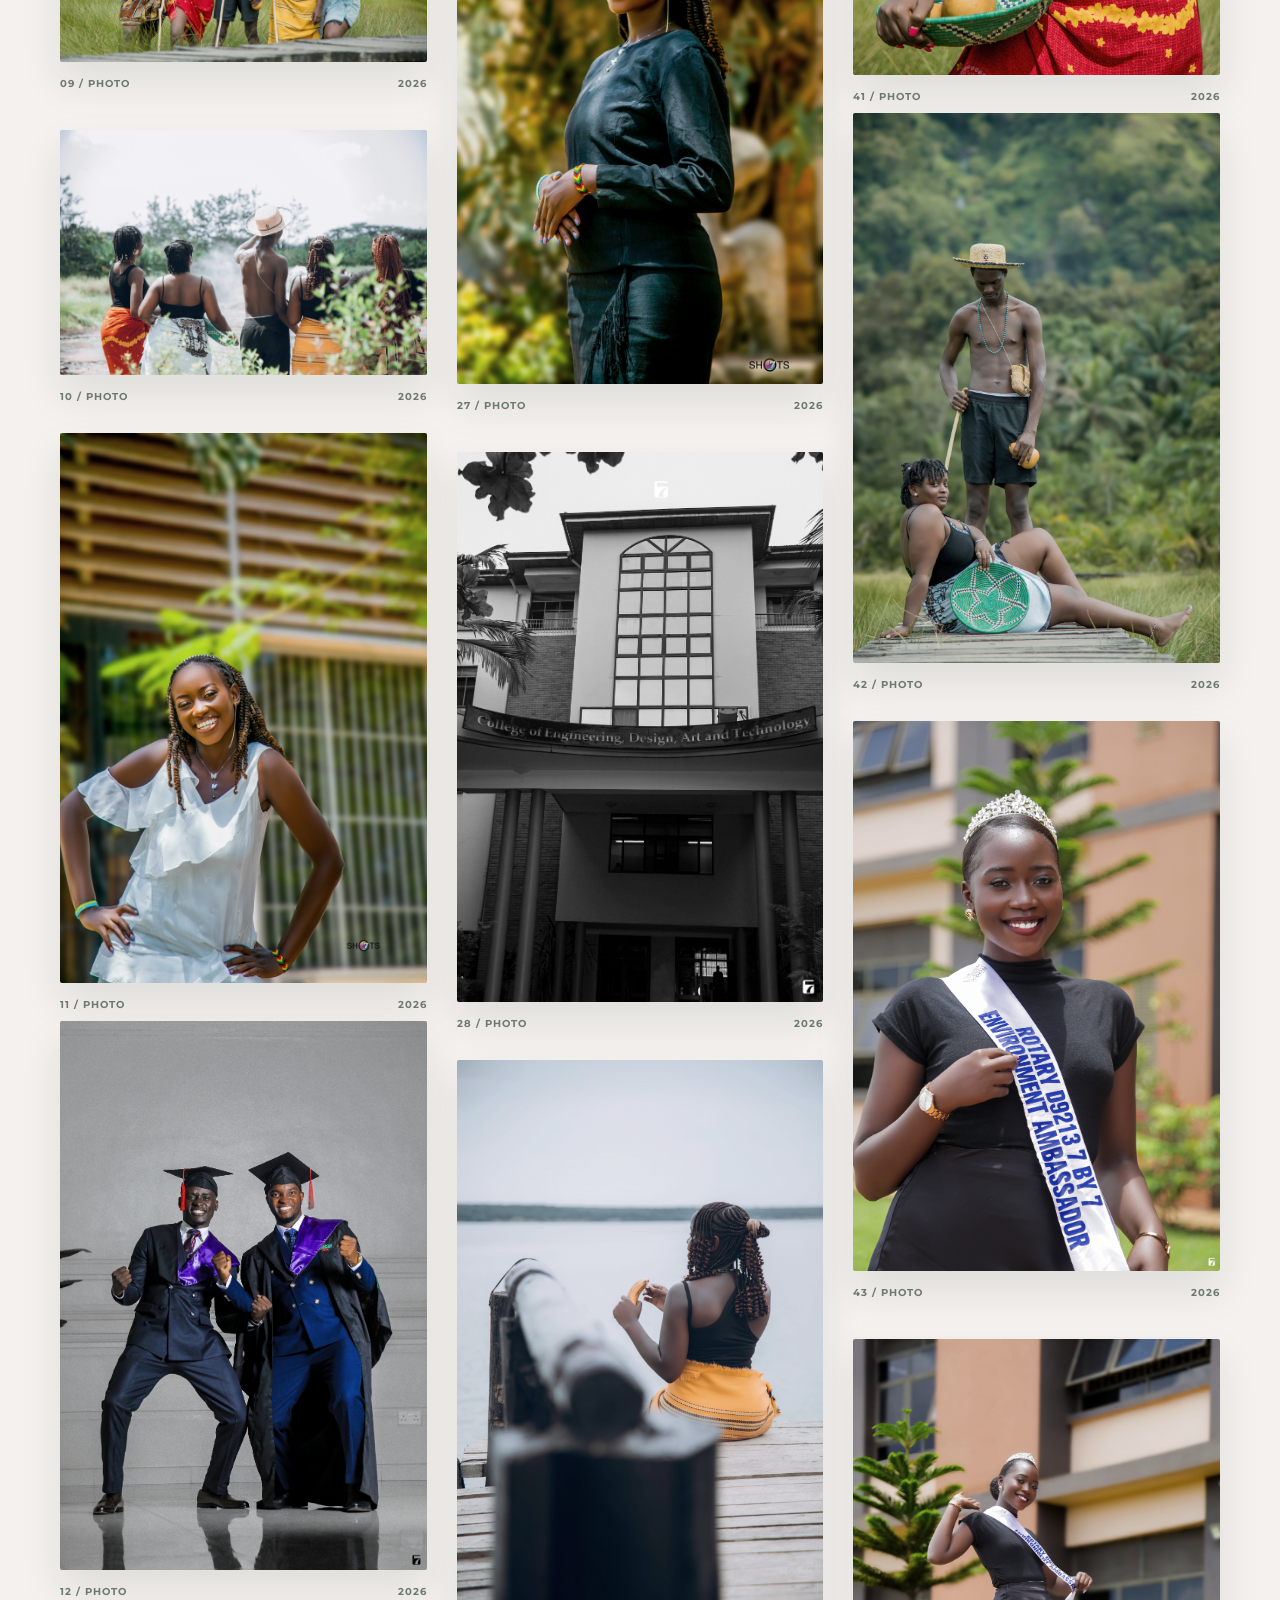
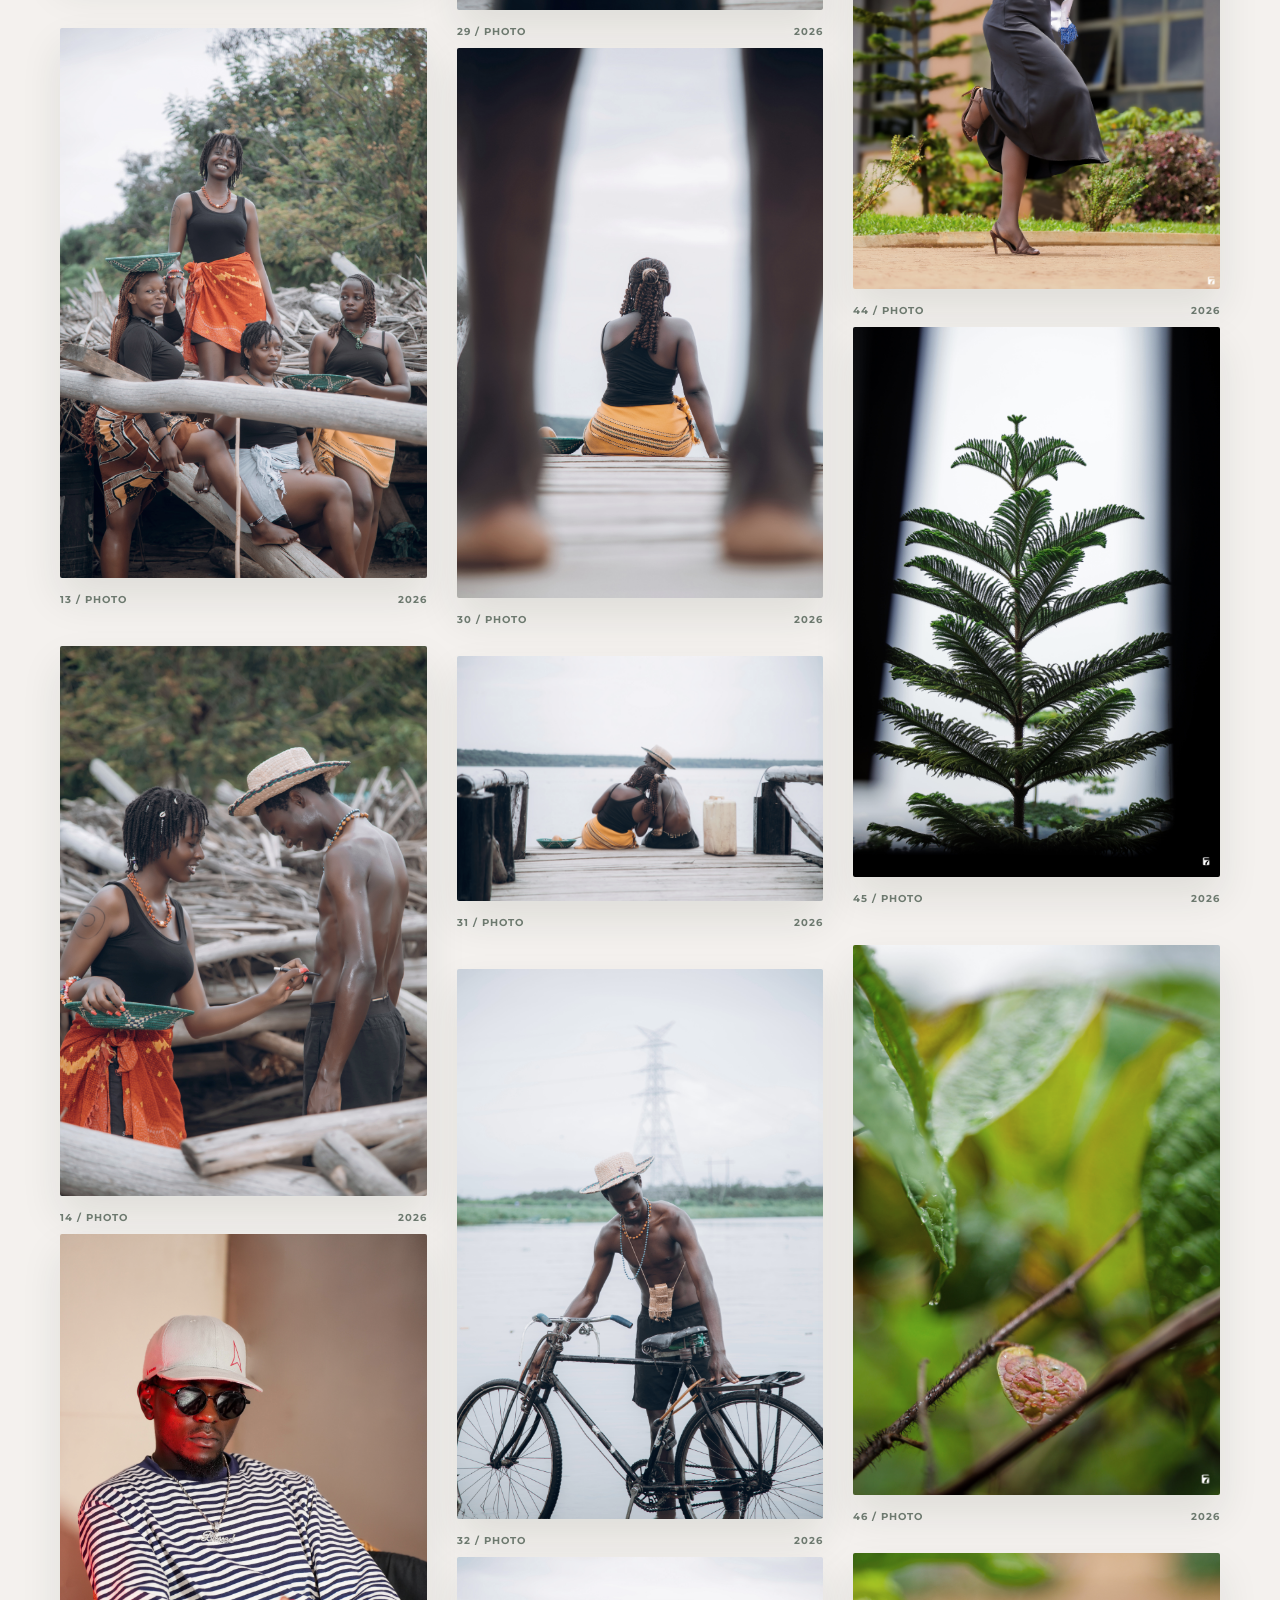
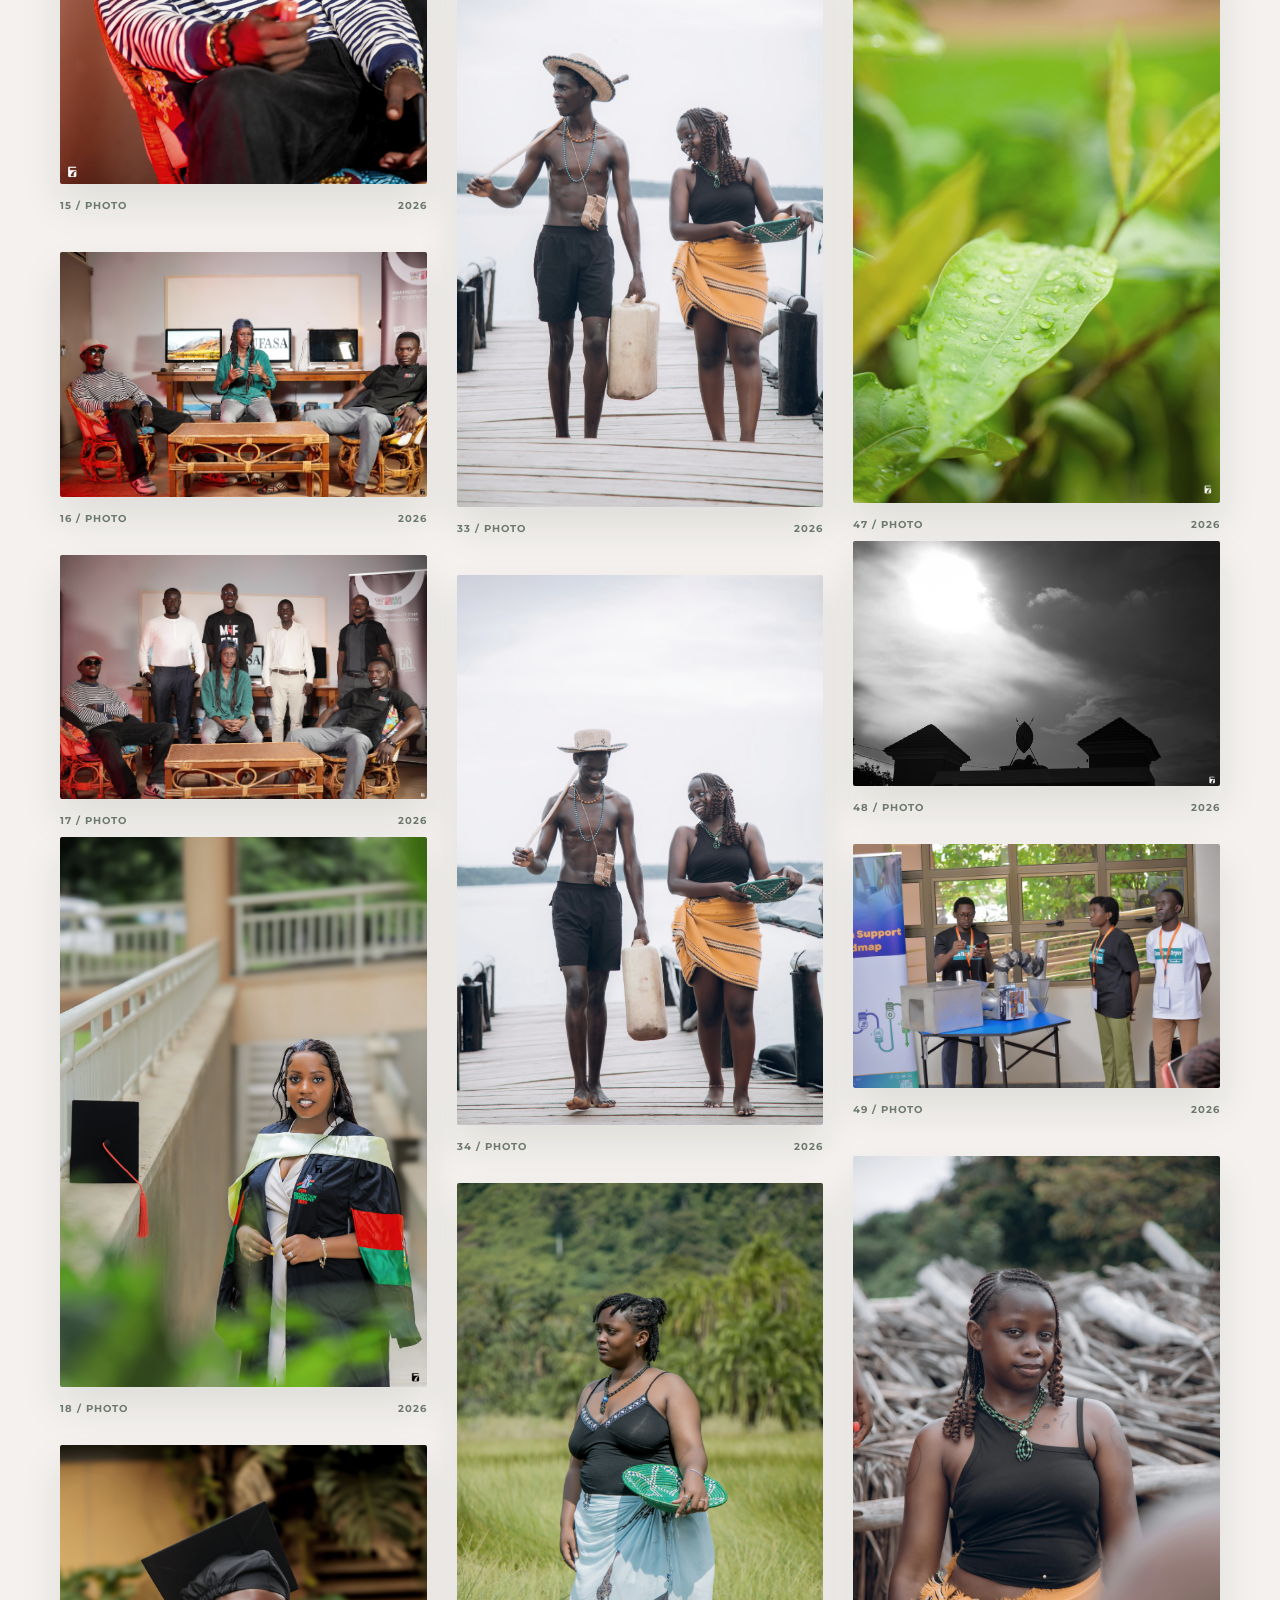
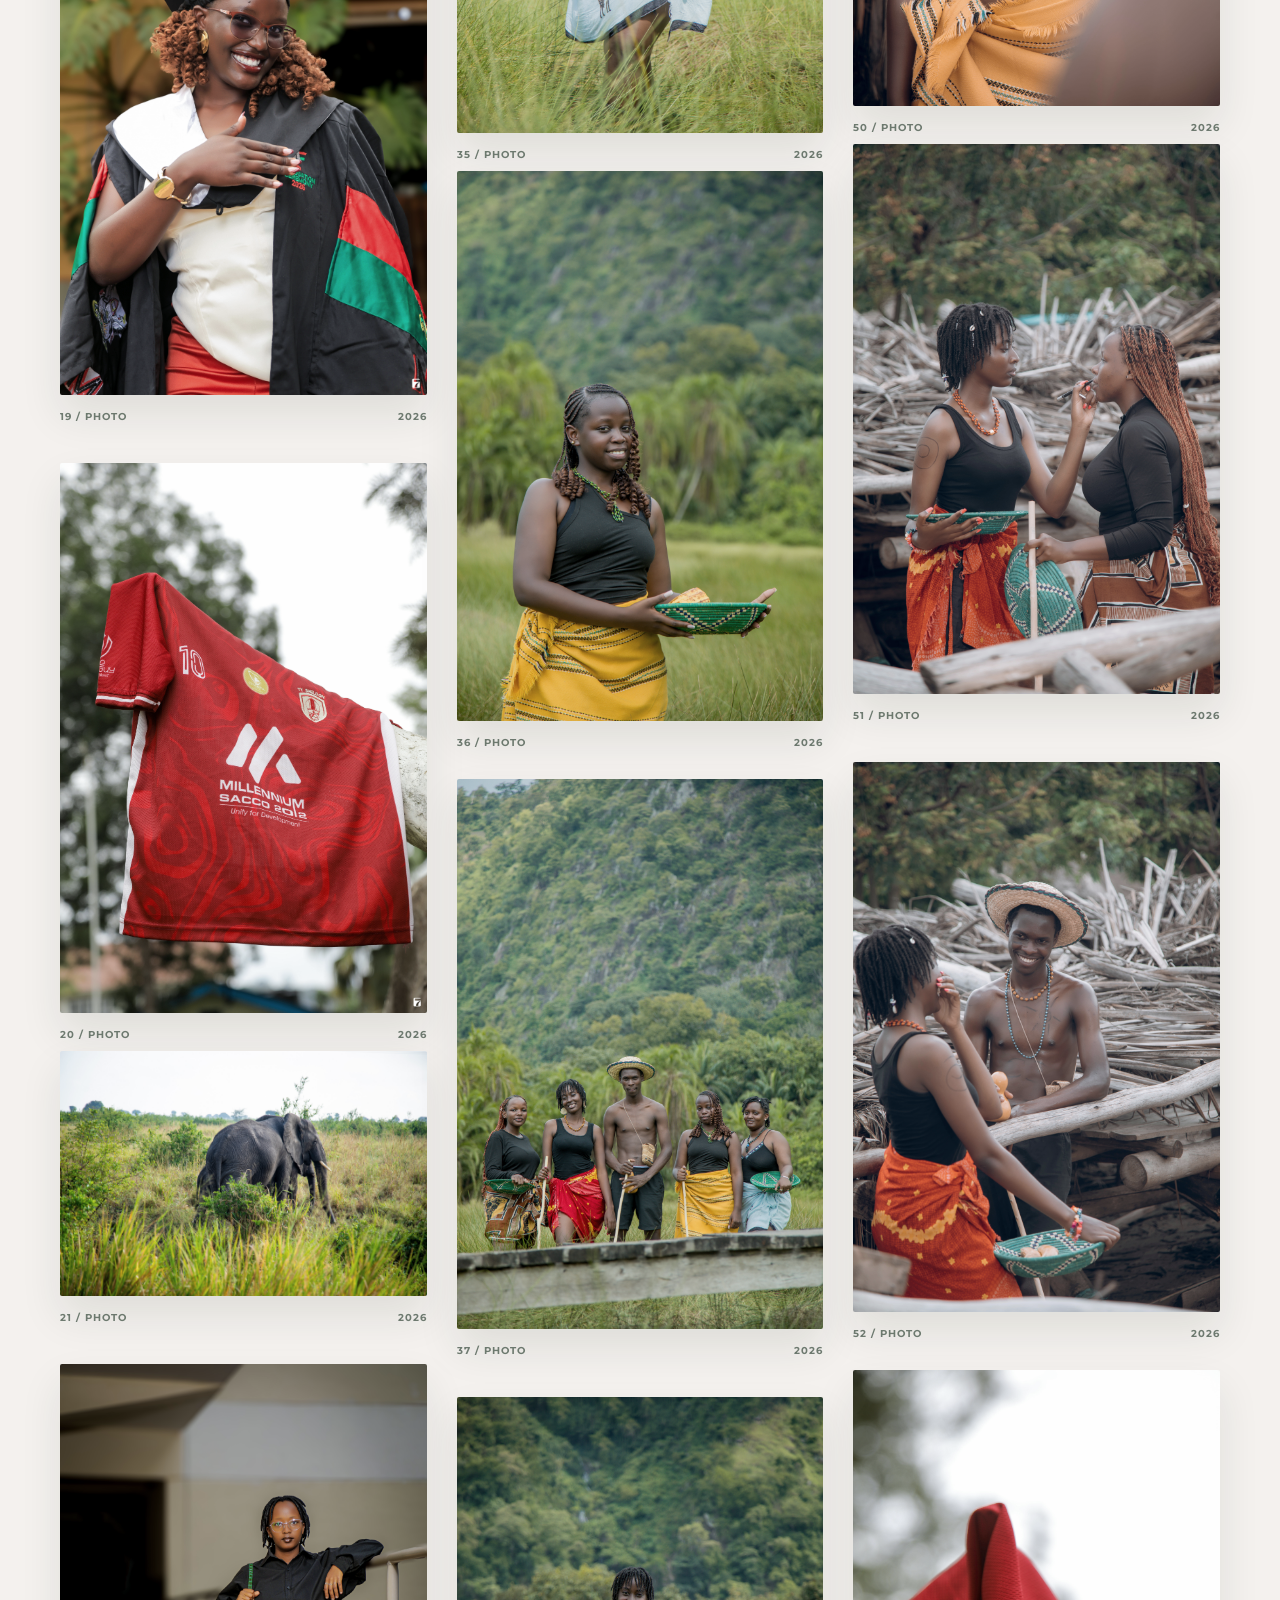
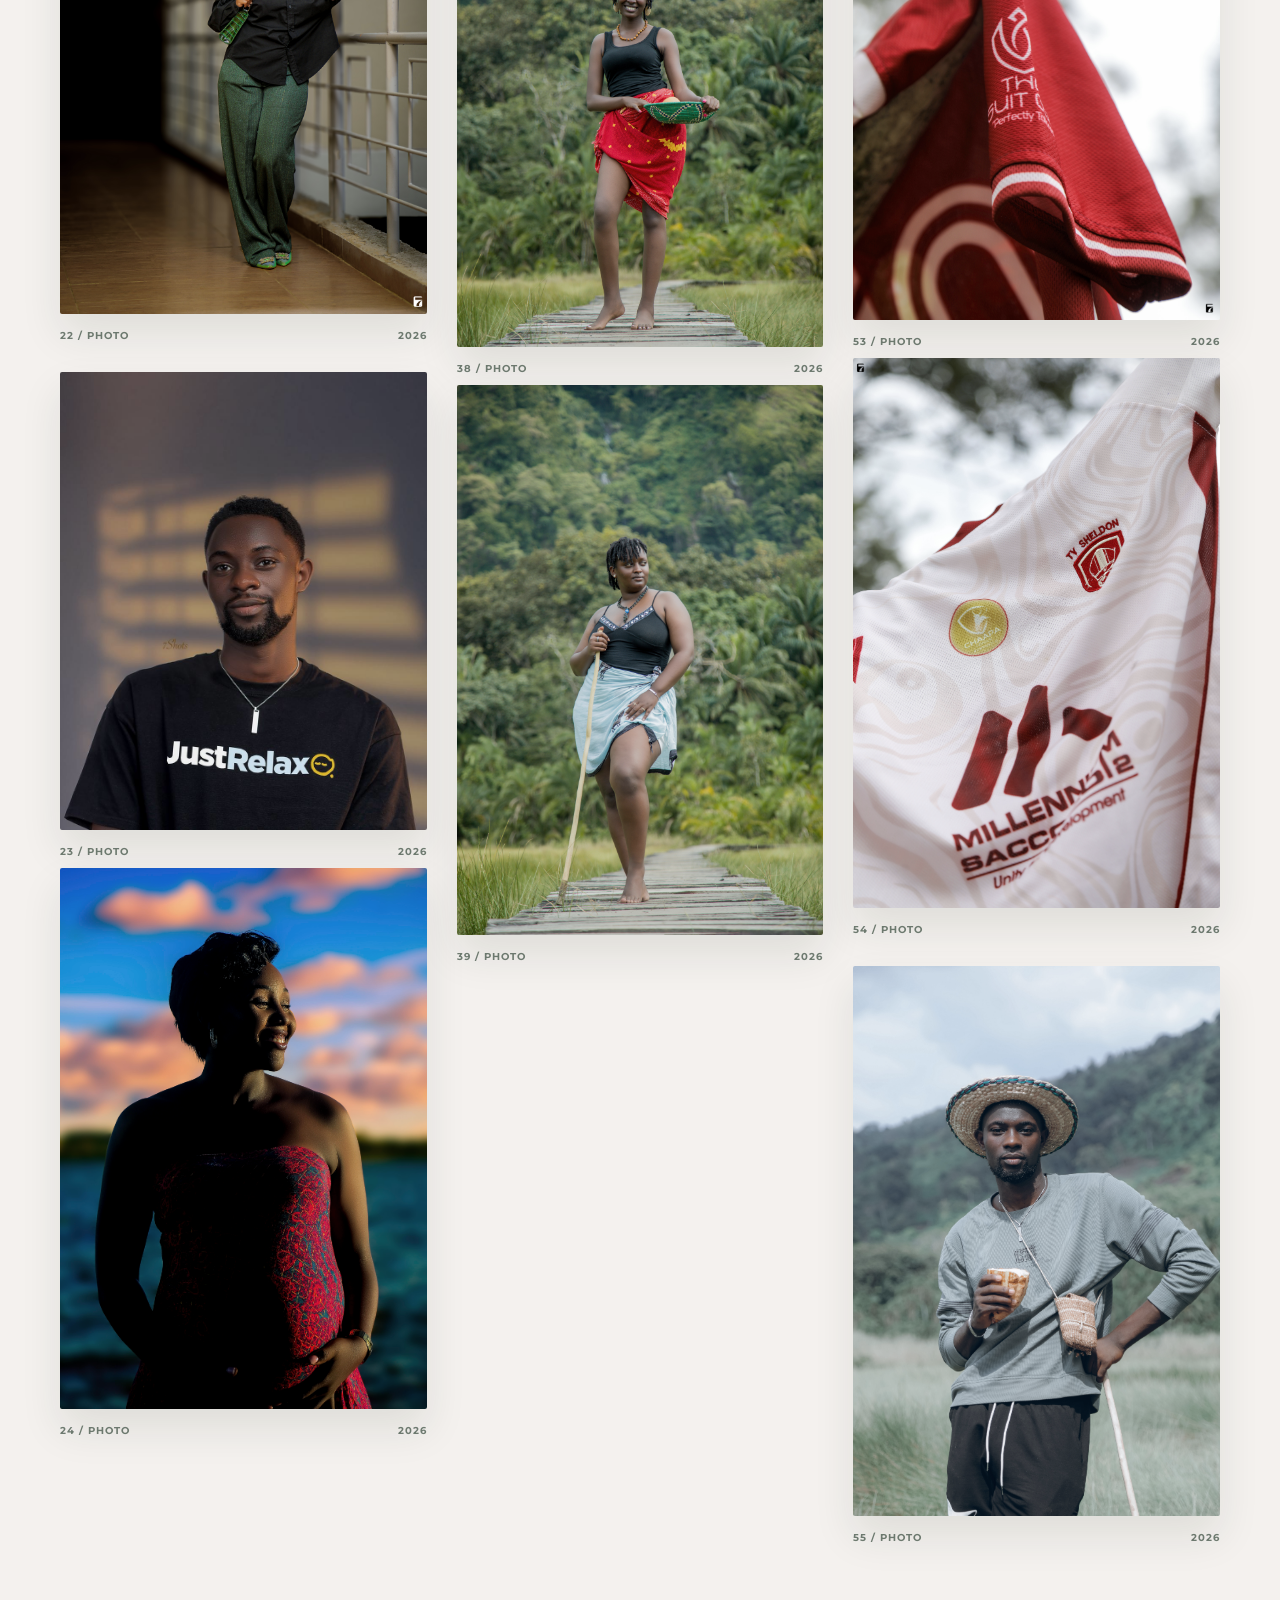
==== commit 8d8c1442: "Update gallery navigation bar to match index page with fixed floating design and mobile hamburger me" ====
--- a/gallery.html
+++ b/gallery.html
@@ -26,33 +26,130 @@
         body {
             background-color: var(--bg-main);
             color: var(--green);
-            font-family: 'Inter', sans-serif;
+            font-family: 'Montserrat', sans-serif;
             text-transform: uppercase;
             overflow-x: hidden;
         }
 
         /* --- Navigation --- */
-        nav {
-            padding: 40px 60px;
+        .main-nav {
+            padding: 18px 30px;
             display: flex;
             justify-content: space-between;
             align-items: center;
             position: fixed;
-            width: 100%;
-            top: 0;
+            top: 40px;
+            left: 60px;
+            right: 60px;
             z-index: 100;
-            background: rgba(244, 241, 238, 0.8);
-            backdrop-filter: blur(10px);
-        }
-
-        .logo { font-weight: 900; font-size: 14px; line-height: 1.1; }
-        .nav-links { display: flex; list-style: none; gap: 30px; font-size: 11px; font-weight: 700; }
-        .nav-links a { text-decoration: none; color: var(--green); }
+            background: rgba(244, 241, 238, 0.16);
+            backdrop-filter: blur(18px);
+            border-radius: 28px;
+        }
+
+        .logo { 
+            font-weight: 900; 
+            font-size: 14px; 
+            line-height: 1.1; 
+        }
+        
+        .logo span {
+            font-size: 11px;
+            font-weight: 400;
+            letter-spacing: 1px;
+        }
+
+        /* Navigation Links */
+        .nav-links { 
+            display: flex; 
+            list-style: none; 
+            gap: 30px; 
+            font-size: 11px; 
+            font-weight: 700; 
+            letter-spacing: 1px;
+        }
+
+        .nav-links a { 
+            text-decoration: none; 
+            color: var(--green);
+            transition: opacity 0.3s;
+        }
+
+        .nav-links a:hover {
+            opacity: 0.6;
+        }
+
+        /* Mobile Hamburger */
+        .nav-toggle {
+            display: none;
+        }
+
+        .burger {
+            display: none;
+            flex-direction: column;
+            gap: 6px;
+            cursor: pointer;
+        }
+
+        .burger span {
+            width: 24px;
+            height: 2px;
+            background: var(--green);
+            border-radius: 2px;
+            transition: all 0.3s;
+        }
+
+        /* Mobile Navigation Menu */
+        @media (max-width: 900px) {
+            .main-nav {
+                top: 20px;
+                left: 12px;
+                right: 12px;
+                padding: 20px;
+            }
+
+            .burger {
+                display: flex;
+            }
+
+            .nav-links {
+                display: none;
+                position: fixed;
+                top: 20px;
+                right: -100%;
+                width: 78%;
+                max-width: 340px;
+                height: calc(100vh - 40px);
+                background: rgba(244, 241, 238, 0.88);
+                backdrop-filter: blur(24px);
+                border-radius: 30px;
+                flex-direction: column;
+                gap: 30px;
+                padding: 100px 30px 40px;
+                font-size: 14px;
+                transition: right 0.3s ease;
+                z-index: 99;
+            }
+
+            .nav-toggle:checked ~ .nav-links {
+                right: 12px;
+                display: flex;
+            }
+
+            .nav-toggle:checked ~ .burger span:nth-child(1) {
+                transform: rotate(45deg) translate(8px, 8px);
+            }
+
+            .nav-toggle:checked ~ .burger span:nth-child(2) {
+                opacity: 0;
+            }
+        }
 
         /* --- Header --- */
         header {
             padding: 180px 60px 80px;
             text-align: center;
+            margin-top: 40px;
         }
 
         .label { font-size: 10px; letter-spacing: 4px; opacity: 0.6; display: block; margin-bottom: 20px; }
@@ -129,19 +226,27 @@
         @media (max-width: 1024px) { .gallery-container { column-count: 2; } }
         @media (max-width: 600px) {
             .gallery-container { column-count: 1; padding: 0 20px; }
-            header { padding: 140px 20px 40px; }
-            nav { padding: 20px; }
-            .nav-links { display: none; }
+            header { padding: 140px 20px 40px; margin-top: 80px; }
         }
     </style>
 </head>
 <body>
 
-    <nav>
+    <nav class="main-nav">
         <div class="logo">NASASIIRA PATRICK<br><span>VISUAL ENGINEER</span></div>
+        
+        <input type="checkbox" id="nav-toggle" class="nav-toggle">
+        <label for="nav-toggle" class="burger">
+            <span></span>
+            <span></span>
+        </label>
+
         <ul class="nav-links">
             <li><a href="index.html">HOME</a></li>
             <li><a href="index.html#portfolio">PORTFOLIO</a></li>
+            <li><a href="gallery.html" class="active">GALLERY</a></li>
+            <li><a href="index.html#about">ABOUT</a></li>
+            <li><a href="index.html#services">SERVICES</a></li>
             <li><a href="index.html#contact">CONTACT</a></li>
         </ul>
     </nav>
